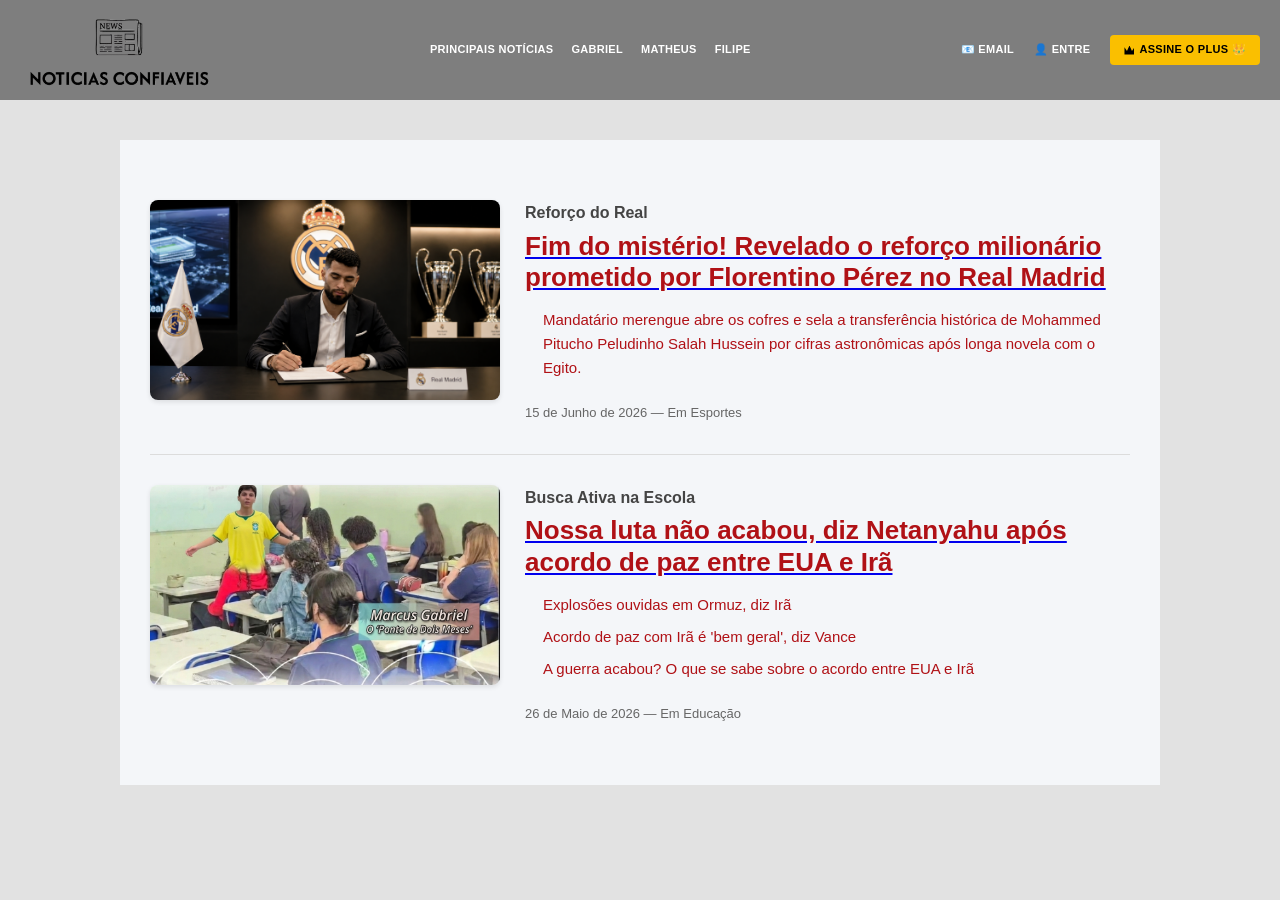
==== index.html @ fbb21af7 "feat: adicionar matéria sobre o nova - Adiciona o card da notícia de Mohammed Pitucho Salah Hussein " ====
<!DOCTYPE html>
<html lang="pt-BR">

<head>
    <meta charset="UTF-8">
    <meta name="viewport" content="width=device-width, initial-scale=1.0">
    <title>Notícias Confiáveis</title>
    <link rel="stylesheet" href="css/style.css">
    <link rel="shortcut icon" href="icons/favicon.ico" type="image/x-icon">

</head>


<body style="padding: 0;">

        <nav class="navbar">
            <div><h1></h1><a href="#"><img src="/icons/logo.png" alt="" class="logo"></a></h1></div>

            <div class="nav-links">
                <a href="#">Principais Notícias</a>
                <a href="#">Gabriel</a>
                <a href="#">Matheus</a>
                <a href="#">Filipe</a>

            </div>
            <div class="nav-utilities">
                <a href="#">📧 Email</a>
                <a href="#">👤 Entre</a>
                <a href="#" class="btn-assine"><span class="icon icon-crown"></span> Assine o PLUS 👑</a>
            </div>
        </nav>

    <main class="main-content">
        <section class="news-feed">
            
            <article class="news-card">
                <div class="news-card-image">
                    <img src="assets\img\MOHAMEDPITUCHO.png" alt="Minério de Ferro">
                </div>
                <div class="news-card-content">
                    <span class="news-kicker">Reforço do Real</span>
                    <a href="/pages/categorias/esportes/noticia-jack-1.html"><h2 class="news-headline">Fim do mistério! Revelado o reforço milionário prometido por Florentino Pérez no Real Madrid</h2></a>
                    <ul class="news-bullets">
                        <li>Mandatário merengue abre os cofres e sela a transferência histórica de Mohammed Pitucho Peludinho Salah Hussein por cifras astronômicas após longa novela com o Egito.</li>
                    </ul>
                    <div class="news-meta">15 de Junho de 2026 — Em Esportes</div>
                </div>
            </article>

            <article class="news-card">
                <div class="news-card-image">
                    <img src="assets\img\gabriel-noticia.png" alt="Netanyahu">
                </div>
                <div class="news-card-content">
                    <span class="news-kicker">Busca Ativa na Escola</span>
                    <a href="/pages/categorias/educacao/noticia-gabriel-1.html"><h2 class="news-headline">Nossa luta não acabou, diz Netanyahu após acordo de paz entre EUA e Irã</h2></a>
                    <ul class="news-bullets">
                        <li>Explosões ouvidas em Ormuz, diz Irã</li>
                        <li>Acordo de paz com Irã é 'bem geral', diz Vance</li>
                        <li>A guerra acabou? O que se sabe sobre o acordo entre EUA e Irã</li>
                    </ul>
                    <div class="news-meta">26 de Maio de 2026 — Em Educação</div>
                </div>
            </article>

        </section>
    </main>

</body>

</html>
---- css/style.css ----
* {
    box-sizing: border-box;
    margin: 0;
    padding: 0;
}

.logo {
    width: 200px;
    height: 90px;
}

/* Barra de Navegação Principal */

.navbar {
    background-color: #7e7e7e;
    height: 100px;
    display: flex;
    align-items: center;
    justify-content: space-between;
    padding: 0 20px;
    font-size: 11px;
    font-weight: bold;
    letter-spacing: 0.3px;
}

.nav-links {
    display: flex;
    gap: 18px;
    margin: 0 auto;
}

.nav-links a {
    color: #ffffff;
    text-decoration: none;
    text-transform: uppercase;
    transition: color 0.2s;
}

.nav-links a:hover {
    color: #000000;
}

.nav-utilities {
    display: flex;
    align-items: center;
    gap: 20px;
}

.nav-utilities a {
    color: #ffffff;
    text-decoration: none;
    text-transform: uppercase;
    display: flex;
    align-items: center;
    gap: 5px;
}

.btn-assine {
    background-color: #fabf00;
    /* Amarelo característico */
    color: #000000 !important;
    padding: 6px 14px;
    border-radius: 4px;
    font-weight: 800;
    transition: background-color 0.2s;
}

.btn-assine:hover {
    background-color: #e0ab00;
}

.icon {
    display: inline-block;
    width: 12px;
    height: 12px;
    border: 1.5px solid currentColor;
    position: relative;
}

.icon-crown {
    border: none;
    background: currentColor;
    clip-path: polygon(0% 100%, 0% 20%, 25% 60%, 50% 0%, 75% 60%, 100% 20%, 100% 100%);
    width: 10px;
    height: 9px;
}

body {
    font-family: -apple-system, BlinkMacSystemFont, "Segoe UI", Roboto, Helvetica, Arial, sans-serif;
    line-height: 1.6;
    background-color: #e2e2e2;
    color: #333333;
    line-height: 1.6;
}

header {
    text-align: center;
    border-bottom: 2px solid #eaeaea;
    padding-bottom: 20px;
    margin-bottom: 25px;
}

header h1 {
    color: #bd1a1a;
    font-size: 24px;
    text-transform: uppercase;
    letter-spacing: 0.5px;
}

h1 {
    font-size: 34px;
    line-height: 1.2;
    font-weight: 900;
    color: #0f172a;
    margin-bottom: 15px;
    letter-spacing: -0.5px;
}

footer {
    background-color: #0f172a;
    color: #94a3b8;
    text-align: center;
    padding: 20px;
    font-size: 12px;
}

footer {
    text-align: center;
    padding: 30px;
    margin-top: 5px;
    font-size: 12px;
    color: #777777;
    background-color: #f6f6f6;
    border-top: 1px solid #e5e5e5;
}

.container {
    max-width: 800px;
    margin: 40px auto;
    background: #fff;
    padding: 30px;
    border-radius: 8px;
    box-shadow: 0 4px 15px rgba(0, 0, 0, 0.05);
}

.meta-info {
    font-size: 14px;
    color: #777;
    margin-top: 5px;
}

.main-headline {
    font-size: 22px;
    font-weight: bold;
    color: #111;
    margin-bottom: 15px;
    line-height: 1.3;
}

.sub-headline {
    font-size: 16px;
    color: #444;
    background-color: #f9f9f9;
    padding: 15px;
    border-left: 4px solid #bd1a1a;
    margin-bottom: 25px;
    font-style: italic;
}

.content-placeholder {
    margin-bottom: 30px;
    color: #555;
}

.content-placeholder p {
    margin-bottom: 15px;
}

.btn-link {
    display: inline-block;
    background-color: #bd1a1a;
    color: #fff;
    text-decoration: none;
    padding: 12px 24px;
    border-radius: 4px;
    font-weight: bold;
    transition: background-color 0.2s;
    text-align: center;
}

.btn-link:hover {
    background-color: #961313;
}

.news-image {
    max-width: 100%;
    height: auto;
    display: block;
    margin: 0 auto 25px auto;
    border-radius: 4px;
}

.portal-header {
    background-color: #c4170c;
    color: #ffffff;
    padding: 10px 20px;
    font-weight: bold;
    font-size: 20px;
    letter-spacing: -0.5px;
    position: sticky;
    top: 0;
}

.portal-header .logo {
    max-width: 1000px;
    margin: 0 auto;
}

/* Container Principal da Notícia */
.main-container {
    max-width: 1000px;
    margin: 0 auto;
    padding: 20px;
    background-color: #ffffff;
}

/* Seção de Identificação da Região */
.regiao-tag {
    color: #c4170c;
    font-weight: bold;
    font-size: 14px;
    text-transform: uppercase;
    margin-bottom: 15px;
}

/* Títulos */
.noticia-titulo {
    font-size: 36px;
    font-weight: bold;
    color: #111111;
    line-height: 1.2;
    margin-bottom: 15px;
}

.noticia-subtitulo {
    font-size: 18px;
    color: #555555;
    line-height: 1.4;
    margin-bottom: 20px;
    font-weight: normal;
}

/* Créditos e Data */
.noticia-meta {
    font-size: 13px;
    color: #666666;
    border-bottom: 1px solid #eeeeee;
    padding-bottom: 15px;
    margin-bottom: 25px;
}

.noticia-meta .autores {
    font-weight: bold;
    color: #333333;
}

/* Corpo da Notícia */
.noticia-corpo {
    max-width: 700px;
    /* Alinhamento padrão de leitura centralizada */
    margin: 0 auto;
}

.noticia-corpo p {
    font-size: 18px;
    color: #333333;
    margin-bottom: 20px;
    line-height: 1.6;
}

.noticia-corpo h2 {
    font-size: 22px;
    color: #111111;
    margin-top: 35px;
    margin-bottom: 15px;
    border-bottom: 2px solid #333333;
    padding-bottom: 5px;
}

.lista-vitimas {
    margin-left: 20px;
    margin-bottom: 20px;
    font-size: 17px;
}

.lista-vitimas li {
    margin-bottom: 8px;
}

/* Footer simples */


/* ==========================================
   FEED DE NOTÍCIAS (Cards)
   ========================================== */

.main-content {
    max-width: 1040px;

    margin: 40px auto;
    padding: 0 20px;
    background-color: #f4f6f9;
    /* Fundo condizente com a página */
}

.news-feed {
    display: flex;
    flex-direction: column;
}

.news-card {
    display: flex;
    gap: 25px;
    padding: 30px 0;
    border-bottom: 1px solid #dcdcdc;
    /* Linha divisória */
}

/* Remove a linha divisória do último card */
.news-card:last-child {
    border-bottom: none;
}

/* Container da Imagem */
.news-card-image {
    flex: 0 0 350px;
    /* Mantém a imagem com largura fixa */
}

.news-card-image img {
    width: 100%;
    height: 200px;
    object-fit: cover;
    border-radius: 8px;
    /* Bordas levemente arredondadas */
    box-shadow: 0 2px 5px rgba(0, 0, 0, 0.1);
}

/* Container de Textos */
.news-card-content {
    flex: 1;
    display: flex;
    flex-direction: column;
    justify-content: flex-start;
}

/* Chapéu da notícia (Texto acima do título) */
.news-kicker {
    font-size: 16px;
    color: #444444;
    font-weight: 700;
    margin-bottom: 5px;
}

/* Título Principal Vermelho */
.news-headline {
    font-size: 26px;
    color: #b01116;
    /* Vermelho escuro padrão G1 */
    font-weight: bold;
    line-height: 1.2;
    margin-bottom: 15px;
    cursor: pointer;
    transition: color 0.2s;
}

.news-headline:hover {
    text-decoration: underline;
    color: #8a0d11;
}

/* Subtítulos (Bullet points) */
.news-bullets {
    margin-left: 18px;
    /* Espaço para as bolinhas do bullet */
    margin-bottom: 15px;
}

.news-bullets li {
    list-style-type: none;
    font-size: 15px;
    color: #b01116;
    /* O texto do bullet na imagem é vermelho */
    margin-bottom: 8px;
    cursor: pointer;
}

.news-bullets li:hover {
    text-decoration: underline;
}

/* Rodapé do card (Hora e Categoria) */
.news-meta {
    font-size: 13px;
    color: #666666;
    margin-top: auto;
    /* Empurra para baixo se houver espaço sobrando */
    font-weight: normal;
}

/* Responsividade para telas menores (Celulares) */
@media (max-width: 768px) {
    .news-card {
        flex-direction: column;
    }

    .news-card-image {
        flex: auto;
    }

    .news-card-image img {
        height: auto;
    }
}

* {
    box-sizing: border-box;
    margin: 0;
    padding: 0;
}


.wrapper {
    max-width: 850px;
    margin: 30px auto;
    background: #fff;
    border-radius: 6px;
    box-shadow: 0 4px 20px rgba(0, 0, 0, 0.08);
    overflow: hidden;
}

.top-bar {
    background-color: #1e293b;
    color: #fff;
    padding: 12px 20px;
    font-weight: 800;
    text-transform: uppercase;
    letter-spacing: 1px;
    font-size: 14px;
    display: flex;
    justify-content: space-between;
}

.main-content {
    padding: 30px;
}

.badge {
    background-color: #e11d48;
    color: white;
    padding: 4px 10px;
    font-size: 12px;
    font-weight: bold;
    border-radius: 4px;
    text-transform: uppercase;
    display: inline-block;
    margin-bottom: 15px;
}


.subtitle {
    font-size: 18px;
    line-height: 1.5;
    color: #475569;
    margin-bottom: 25px;
    border-left: 4px solid #3b82f6;
    padding-left: 15px;
}

.author-box {
    display: flex;
    align-items: center;
    font-size: 13px;
    color: #64748b;
    margin-bottom: 25px;
    border-bottom: 1px solid #e2e8f0;
    padding-bottom: 15px;
}

.author-name {
    font-weight: bold;
    color: #334155;
    margin-right: 15px;
}

.article-text p {
    font-size: 17px;
    line-height: 1.7;
    color: #334155;
    margin-bottom: 20px;
}

.highlight-box {
    background-color: #f8fafc;
    border: 1px dashed #cbd5e1;
    padding: 20px;
    border-radius: 6px;
    margin: 25px 0;
}

.highlight-box h3 {
    font-size: 18px;
    color: #1e293b;
    margin-bottom: 10px;
    font-weight: 700;
}
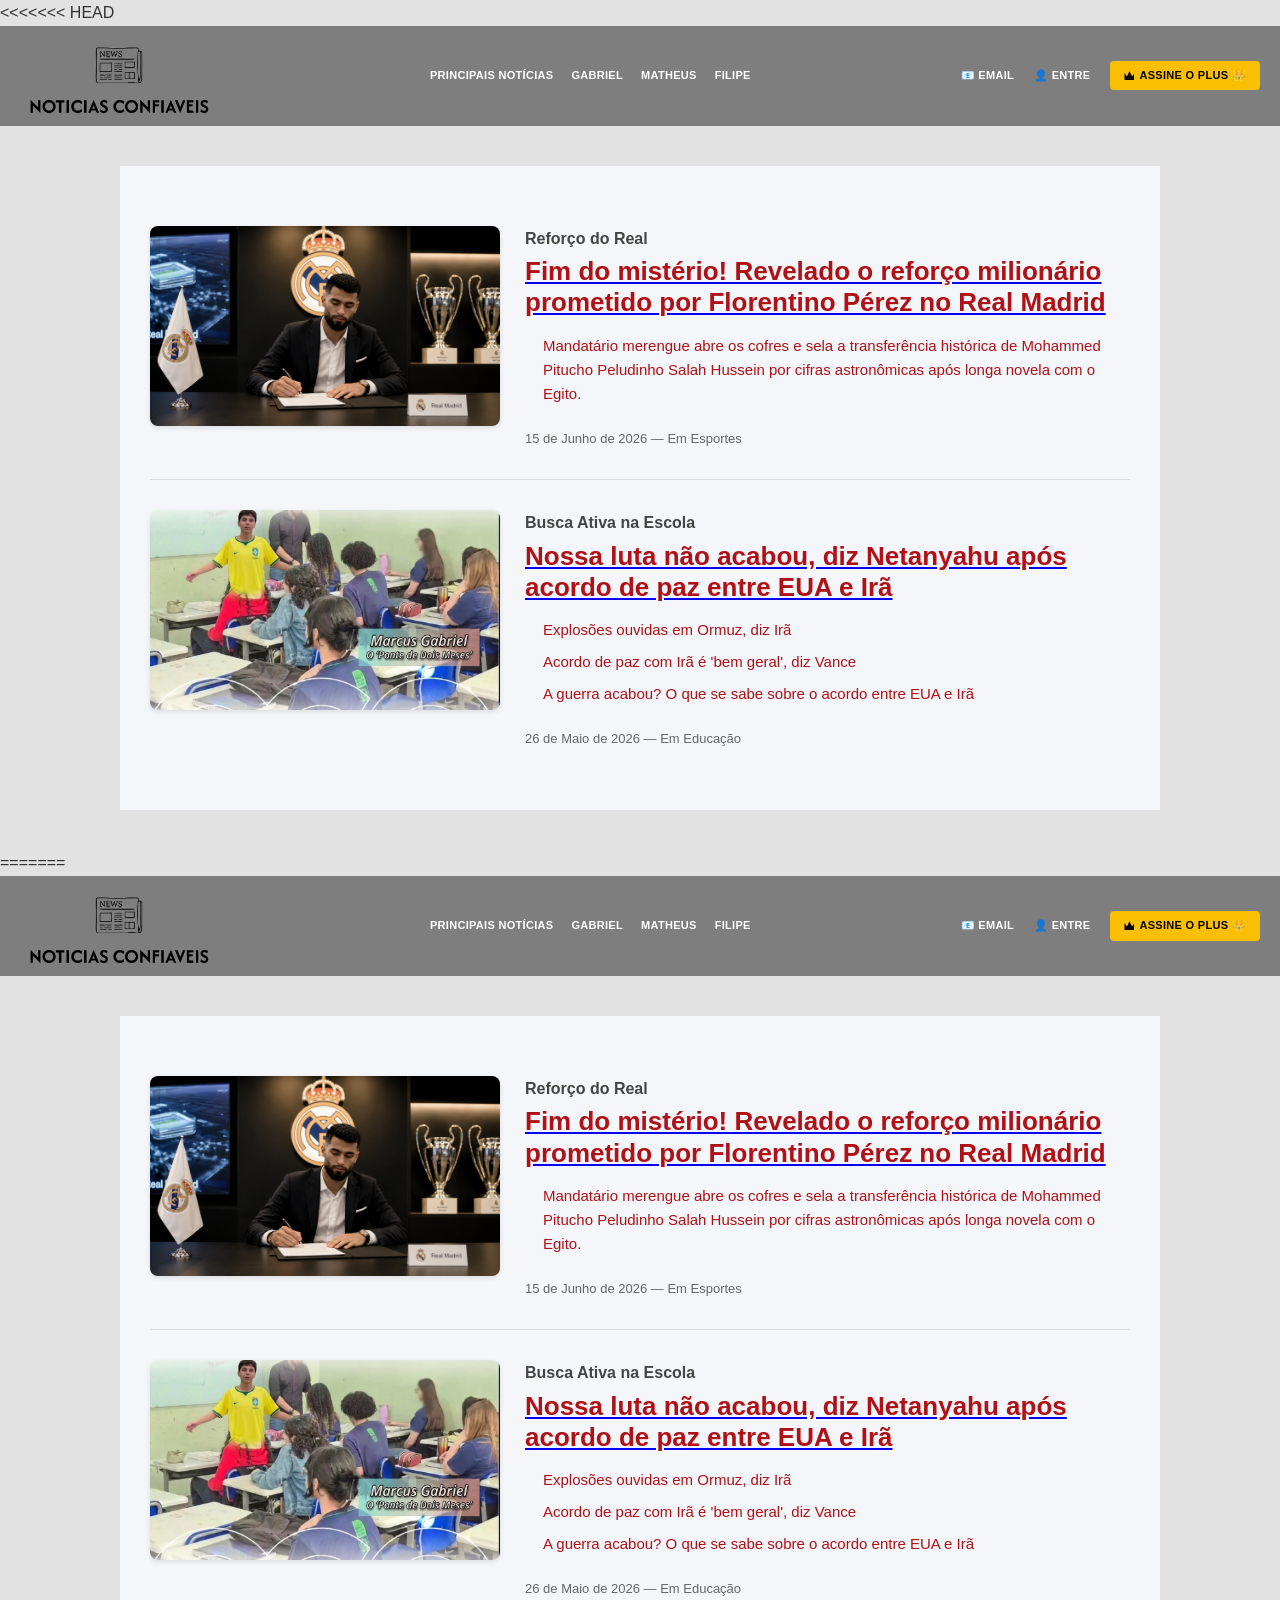
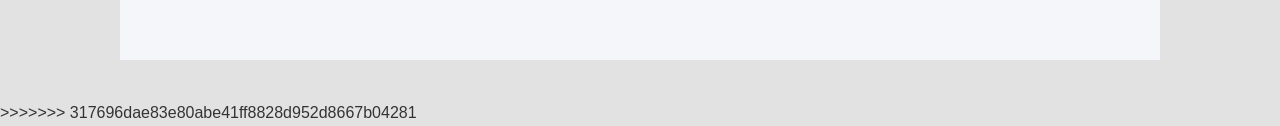
==== commit e8e2c4aa: "Merge branch 'main' of https://github.com/Jotshhh/noticias-confiaveis" ====
--- a/index.html
+++ b/index.html
@@ -1,71 +1,144 @@
-<!DOCTYPE html>
-<html lang="pt-BR">
-
-<head>
-    <meta charset="UTF-8">
-    <meta name="viewport" content="width=device-width, initial-scale=1.0">
-    <title>Notícias Confiáveis</title>
-    <link rel="stylesheet" href="css/style.css">
-    <link rel="shortcut icon" href="icons/favicon.ico" type="image/x-icon">
-
-</head>
-
-
-<body style="padding: 0;">
-
-        <nav class="navbar">
-            <div><h1></h1><a href="#"><img src="/icons/logo.png" alt="" class="logo"></a></h1></div>
-
-            <div class="nav-links">
-                <a href="#">Principais Notícias</a>
-                <a href="#">Gabriel</a>
-                <a href="#">Matheus</a>
-                <a href="#">Filipe</a>
-
-            </div>
-            <div class="nav-utilities">
-                <a href="#">📧 Email</a>
-                <a href="#">👤 Entre</a>
-                <a href="#" class="btn-assine"><span class="icon icon-crown"></span> Assine o PLUS 👑</a>
-            </div>
-        </nav>
-
-    <main class="main-content">
-        <section class="news-feed">
-            
-            <article class="news-card">
-                <div class="news-card-image">
-                    <img src="assets\img\MOHAMEDPITUCHO.png" alt="Minério de Ferro">
-                </div>
-                <div class="news-card-content">
-                    <span class="news-kicker">Reforço do Real</span>
-                    <a href="/pages/categorias/esportes/noticia-jack-1.html"><h2 class="news-headline">Fim do mistério! Revelado o reforço milionário prometido por Florentino Pérez no Real Madrid</h2></a>
-                    <ul class="news-bullets">
-                        <li>Mandatário merengue abre os cofres e sela a transferência histórica de Mohammed Pitucho Peludinho Salah Hussein por cifras astronômicas após longa novela com o Egito.</li>
-                    </ul>
-                    <div class="news-meta">15 de Junho de 2026 — Em Esportes</div>
-                </div>
-            </article>
-
-            <article class="news-card">
-                <div class="news-card-image">
-                    <img src="assets\img\gabriel-noticia.png" alt="Netanyahu">
-                </div>
-                <div class="news-card-content">
-                    <span class="news-kicker">Busca Ativa na Escola</span>
-                    <a href="/pages/categorias/educacao/noticia-gabriel-1.html"><h2 class="news-headline">Nossa luta não acabou, diz Netanyahu após acordo de paz entre EUA e Irã</h2></a>
-                    <ul class="news-bullets">
-                        <li>Explosões ouvidas em Ormuz, diz Irã</li>
-                        <li>Acordo de paz com Irã é 'bem geral', diz Vance</li>
-                        <li>A guerra acabou? O que se sabe sobre o acordo entre EUA e Irã</li>
-                    </ul>
-                    <div class="news-meta">26 de Maio de 2026 — Em Educação</div>
-                </div>
-            </article>
-
-        </section>
-    </main>
-
-</body>
-
+<<<<<<< HEAD
+<!DOCTYPE html>
+<html lang="pt-BR">
+
+<head>
+    <meta charset="UTF-8">
+    <meta name="viewport" content="width=device-width, initial-scale=1.0">
+    <title>Notícias Confiáveis</title>
+    <link rel="stylesheet" href="css/style.css">
+    <link rel="shortcut icon" href="icons/favicon.ico" type="image/x-icon">
+
+</head>
+
+
+<body style="padding: 0;">
+
+        <nav class="navbar">
+            <div><h1></h1><a href="#"><img src="/icons/logo.png" alt="" class="logo"></a></h1></div>
+
+            <div class="nav-links">
+                <a href="#">Principais Notícias</a>
+                <a href="#">Gabriel</a>
+                <a href="#">Matheus</a>
+                <a href="#">Filipe</a>
+
+            </div>
+            <div class="nav-utilities">
+                <a href="#">📧 Email</a>
+                <a href="#">👤 Entre</a>
+                <a href="#" class="btn-assine"><span class="icon icon-crown"></span> Assine o PLUS 👑</a>
+            </div>
+        </nav>
+
+    <main class="main-content">
+        <section class="news-feed">
+            
+            <article class="news-card">
+                <div class="news-card-image">
+                    <img src="assets\img\MOHAMEDPITUCHO.png" alt="Minério de Ferro">
+                </div>
+                <div class="news-card-content">
+                    <span class="news-kicker">Reforço do Real</span>
+                    <a href="/pages/categorias/esportes/noticia-jack-1.html"><h2 class="news-headline">Fim do mistério! Revelado o reforço milionário prometido por Florentino Pérez no Real Madrid</h2></a>
+                    <ul class="news-bullets">
+                        <li>Mandatário merengue abre os cofres e sela a transferência histórica de Mohammed Pitucho Peludinho Salah Hussein por cifras astronômicas após longa novela com o Egito.</li>
+                    </ul>
+                    <div class="news-meta">15 de Junho de 2026 — Em Esportes</div>
+                </div>
+            </article>
+
+            <article class="news-card">
+                <div class="news-card-image">
+                    <img src="assets\img\gabriel-noticia.png" alt="Netanyahu">
+                </div>
+                <div class="news-card-content">
+                    <span class="news-kicker">Busca Ativa na Escola</span>
+                    <a href="/pages/categorias/educacao/noticia-gabriel-1.html"><h2 class="news-headline">Nossa luta não acabou, diz Netanyahu após acordo de paz entre EUA e Irã</h2></a>
+                    <ul class="news-bullets">
+                        <li>Explosões ouvidas em Ormuz, diz Irã</li>
+                        <li>Acordo de paz com Irã é 'bem geral', diz Vance</li>
+                        <li>A guerra acabou? O que se sabe sobre o acordo entre EUA e Irã</li>
+                    </ul>
+                    <div class="news-meta">26 de Maio de 2026 — Em Educação</div>
+                </div>
+            </article>
+
+        </section>
+    </main>
+
+</body>
+
+=======
+<!DOCTYPE html>
+<html lang="pt-BR">
+
+<head>
+    <meta charset="UTF-8">
+    <meta name="viewport" content="width=device-width, initial-scale=1.0">
+    <title>Notícias Confiáveis</title>
+    <link rel="stylesheet" href="css/style.css">
+    <link rel="shortcut icon" href="icons/favicon.ico" type="image/x-icon">
+
+</head>
+
+
+<body style="padding: 0;">
+
+        <nav class="navbar">
+            <div><h1></h1><a href="#"><img src="/icons/logo.png" alt="" class="logo"></a></h1></div>
+
+            <div class="nav-links">
+                <a href="#">Principais Notícias</a>
+                <a href="#">Gabriel</a>
+                <a href="#">Matheus</a>
+                <a href="#">Filipe</a>
+
+            </div>
+            <div class="nav-utilities">
+                <a href="#">📧 Email</a>
+                <a href="#">👤 Entre</a>
+                <a href="#" class="btn-assine"><span class="icon icon-crown"></span> Assine o PLUS 👑</a>
+            </div>
+        </nav>
+
+    <main class="main-content">
+        <section class="news-feed">
+            
+            <article class="news-card">
+                <div class="news-card-image">
+                    <img src="assets\img\MOHAMEDPITUCHO.png" alt="Minério de Ferro">
+                </div>
+                <div class="news-card-content">
+                    <span class="news-kicker">Reforço do Real</span>
+                    <a href="/pages/categorias/esportes/noticia-jack-1.html"><h2 class="news-headline">Fim do mistério! Revelado o reforço milionário prometido por Florentino Pérez no Real Madrid</h2></a>
+                    <ul class="news-bullets">
+                        <li>Mandatário merengue abre os cofres e sela a transferência histórica de Mohammed Pitucho Peludinho Salah Hussein por cifras astronômicas após longa novela com o Egito.</li>
+                    </ul>
+                    <div class="news-meta">15 de Junho de 2026 — Em Esportes</div>
+                </div>
+            </article>
+
+            <article class="news-card">
+                <div class="news-card-image">
+                    <img src="assets\img\gabriel-noticia.png" alt="Netanyahu">
+                </div>
+                <div class="news-card-content">
+                    <span class="news-kicker">Busca Ativa na Escola</span>
+                    <a href="/pages/categorias/educacao/noticia-gabriel-1.html"><h2 class="news-headline">Nossa luta não acabou, diz Netanyahu após acordo de paz entre EUA e Irã</h2></a>
+                    <ul class="news-bullets">
+                        <li>Explosões ouvidas em Ormuz, diz Irã</li>
+                        <li>Acordo de paz com Irã é 'bem geral', diz Vance</li>
+                        <li>A guerra acabou? O que se sabe sobre o acordo entre EUA e Irã</li>
+                    </ul>
+                    <div class="news-meta">26 de Maio de 2026 — Em Educação</div>
+                </div>
+            </article>
+
+        </section>
+    </main>
+
+</body>
+
+>>>>>>> 317696dae83e80abe41ff8828d952d8667b04281
 </html>
--- a/css/style.css
+++ b/css/style.css
@@ -1,516 +1,1034 @@
-* {
-    box-sizing: border-box;
-    margin: 0;
-    padding: 0;
-}
-
-.logo {
-    width: 200px;
-    height: 90px;
-}
-
-/* Barra de Navegação Principal */
-
-.navbar {
-    background-color: #7e7e7e;
-    height: 100px;
-    display: flex;
-    align-items: center;
-    justify-content: space-between;
-    padding: 0 20px;
-    font-size: 11px;
-    font-weight: bold;
-    letter-spacing: 0.3px;
-}
-
-.nav-links {
-    display: flex;
-    gap: 18px;
-    margin: 0 auto;
-}
-
-.nav-links a {
-    color: #ffffff;
-    text-decoration: none;
-    text-transform: uppercase;
-    transition: color 0.2s;
-}
-
-.nav-links a:hover {
-    color: #000000;
-}
-
-.nav-utilities {
-    display: flex;
-    align-items: center;
-    gap: 20px;
-}
-
-.nav-utilities a {
-    color: #ffffff;
-    text-decoration: none;
-    text-transform: uppercase;
-    display: flex;
-    align-items: center;
-    gap: 5px;
-}
-
-.btn-assine {
-    background-color: #fabf00;
-    /* Amarelo característico */
-    color: #000000 !important;
-    padding: 6px 14px;
-    border-radius: 4px;
-    font-weight: 800;
-    transition: background-color 0.2s;
-}
-
-.btn-assine:hover {
-    background-color: #e0ab00;
-}
-
-.icon {
-    display: inline-block;
-    width: 12px;
-    height: 12px;
-    border: 1.5px solid currentColor;
-    position: relative;
-}
-
-.icon-crown {
-    border: none;
-    background: currentColor;
-    clip-path: polygon(0% 100%, 0% 20%, 25% 60%, 50% 0%, 75% 60%, 100% 20%, 100% 100%);
-    width: 10px;
-    height: 9px;
-}
-
-body {
-    font-family: -apple-system, BlinkMacSystemFont, "Segoe UI", Roboto, Helvetica, Arial, sans-serif;
-    line-height: 1.6;
-    background-color: #e2e2e2;
-    color: #333333;
-    line-height: 1.6;
-}
-
-header {
-    text-align: center;
-    border-bottom: 2px solid #eaeaea;
-    padding-bottom: 20px;
-    margin-bottom: 25px;
-}
-
-header h1 {
-    color: #bd1a1a;
-    font-size: 24px;
-    text-transform: uppercase;
-    letter-spacing: 0.5px;
-}
-
-h1 {
-    font-size: 34px;
-    line-height: 1.2;
-    font-weight: 900;
-    color: #0f172a;
-    margin-bottom: 15px;
-    letter-spacing: -0.5px;
-}
-
-footer {
-    background-color: #0f172a;
-    color: #94a3b8;
-    text-align: center;
-    padding: 20px;
-    font-size: 12px;
-}
-
-footer {
-    text-align: center;
-    padding: 30px;
-    margin-top: 5px;
-    font-size: 12px;
-    color: #777777;
-    background-color: #f6f6f6;
-    border-top: 1px solid #e5e5e5;
-}
-
-.container {
-    max-width: 800px;
-    margin: 40px auto;
-    background: #fff;
-    padding: 30px;
-    border-radius: 8px;
-    box-shadow: 0 4px 15px rgba(0, 0, 0, 0.05);
-}
-
-.meta-info {
-    font-size: 14px;
-    color: #777;
-    margin-top: 5px;
-}
-
-.main-headline {
-    font-size: 22px;
-    font-weight: bold;
-    color: #111;
-    margin-bottom: 15px;
-    line-height: 1.3;
-}
-
-.sub-headline {
-    font-size: 16px;
-    color: #444;
-    background-color: #f9f9f9;
-    padding: 15px;
-    border-left: 4px solid #bd1a1a;
-    margin-bottom: 25px;
-    font-style: italic;
-}
-
-.content-placeholder {
-    margin-bottom: 30px;
-    color: #555;
-}
-
-.content-placeholder p {
-    margin-bottom: 15px;
-}
-
-.btn-link {
-    display: inline-block;
-    background-color: #bd1a1a;
-    color: #fff;
-    text-decoration: none;
-    padding: 12px 24px;
-    border-radius: 4px;
-    font-weight: bold;
-    transition: background-color 0.2s;
-    text-align: center;
-}
-
-.btn-link:hover {
-    background-color: #961313;
-}
-
-.news-image {
-    max-width: 100%;
-    height: auto;
-    display: block;
-    margin: 0 auto 25px auto;
-    border-radius: 4px;
-}
-
-.portal-header {
-    background-color: #c4170c;
-    color: #ffffff;
-    padding: 10px 20px;
-    font-weight: bold;
-    font-size: 20px;
-    letter-spacing: -0.5px;
-    position: sticky;
-    top: 0;
-}
-
-.portal-header .logo {
-    max-width: 1000px;
-    margin: 0 auto;
-}
-
-/* Container Principal da Notícia */
-.main-container {
-    max-width: 1000px;
-    margin: 0 auto;
-    padding: 20px;
-    background-color: #ffffff;
-}
-
-/* Seção de Identificação da Região */
-.regiao-tag {
-    color: #c4170c;
-    font-weight: bold;
-    font-size: 14px;
-    text-transform: uppercase;
-    margin-bottom: 15px;
-}
-
-/* Títulos */
-.noticia-titulo {
-    font-size: 36px;
-    font-weight: bold;
-    color: #111111;
-    line-height: 1.2;
-    margin-bottom: 15px;
-}
-
-.noticia-subtitulo {
-    font-size: 18px;
-    color: #555555;
-    line-height: 1.4;
-    margin-bottom: 20px;
-    font-weight: normal;
-}
-
-/* Créditos e Data */
-.noticia-meta {
-    font-size: 13px;
-    color: #666666;
-    border-bottom: 1px solid #eeeeee;
-    padding-bottom: 15px;
-    margin-bottom: 25px;
-}
-
-.noticia-meta .autores {
-    font-weight: bold;
-    color: #333333;
-}
-
-/* Corpo da Notícia */
-.noticia-corpo {
-    max-width: 700px;
-    /* Alinhamento padrão de leitura centralizada */
-    margin: 0 auto;
-}
-
-.noticia-corpo p {
-    font-size: 18px;
-    color: #333333;
-    margin-bottom: 20px;
-    line-height: 1.6;
-}
-
-.noticia-corpo h2 {
-    font-size: 22px;
-    color: #111111;
-    margin-top: 35px;
-    margin-bottom: 15px;
-    border-bottom: 2px solid #333333;
-    padding-bottom: 5px;
-}
-
-.lista-vitimas {
-    margin-left: 20px;
-    margin-bottom: 20px;
-    font-size: 17px;
-}
-
-.lista-vitimas li {
-    margin-bottom: 8px;
-}
-
-/* Footer simples */
-
-
-/* ==========================================
-   FEED DE NOTÍCIAS (Cards)
-   ========================================== */
-
-.main-content {
-    max-width: 1040px;
-
-    margin: 40px auto;
-    padding: 0 20px;
-    background-color: #f4f6f9;
-    /* Fundo condizente com a página */
-}
-
-.news-feed {
-    display: flex;
-    flex-direction: column;
-}
-
-.news-card {
-    display: flex;
-    gap: 25px;
-    padding: 30px 0;
-    border-bottom: 1px solid #dcdcdc;
-    /* Linha divisória */
-}
-
-/* Remove a linha divisória do último card */
-.news-card:last-child {
-    border-bottom: none;
-}
-
-/* Container da Imagem */
-.news-card-image {
-    flex: 0 0 350px;
-    /* Mantém a imagem com largura fixa */
-}
-
-.news-card-image img {
-    width: 100%;
-    height: 200px;
-    object-fit: cover;
-    border-radius: 8px;
-    /* Bordas levemente arredondadas */
-    box-shadow: 0 2px 5px rgba(0, 0, 0, 0.1);
-}
-
-/* Container de Textos */
-.news-card-content {
-    flex: 1;
-    display: flex;
-    flex-direction: column;
-    justify-content: flex-start;
-}
-
-/* Chapéu da notícia (Texto acima do título) */
-.news-kicker {
-    font-size: 16px;
-    color: #444444;
-    font-weight: 700;
-    margin-bottom: 5px;
-}
-
-/* Título Principal Vermelho */
-.news-headline {
-    font-size: 26px;
-    color: #b01116;
-    /* Vermelho escuro padrão G1 */
-    font-weight: bold;
-    line-height: 1.2;
-    margin-bottom: 15px;
-    cursor: pointer;
-    transition: color 0.2s;
-}
-
-.news-headline:hover {
-    text-decoration: underline;
-    color: #8a0d11;
-}
-
-/* Subtítulos (Bullet points) */
-.news-bullets {
-    margin-left: 18px;
-    /* Espaço para as bolinhas do bullet */
-    margin-bottom: 15px;
-}
-
-.news-bullets li {
-    list-style-type: none;
-    font-size: 15px;
-    color: #b01116;
-    /* O texto do bullet na imagem é vermelho */
-    margin-bottom: 8px;
-    cursor: pointer;
-}
-
-.news-bullets li:hover {
-    text-decoration: underline;
-}
-
-/* Rodapé do card (Hora e Categoria) */
-.news-meta {
-    font-size: 13px;
-    color: #666666;
-    margin-top: auto;
-    /* Empurra para baixo se houver espaço sobrando */
-    font-weight: normal;
-}
-
-/* Responsividade para telas menores (Celulares) */
-@media (max-width: 768px) {
-    .news-card {
-        flex-direction: column;
-    }
-
-    .news-card-image {
-        flex: auto;
-    }
-
-    .news-card-image img {
-        height: auto;
-    }
-}
-
-* {
-    box-sizing: border-box;
-    margin: 0;
-    padding: 0;
-}
-
-
-.wrapper {
-    max-width: 850px;
-    margin: 30px auto;
-    background: #fff;
-    border-radius: 6px;
-    box-shadow: 0 4px 20px rgba(0, 0, 0, 0.08);
-    overflow: hidden;
-}
-
-.top-bar {
-    background-color: #1e293b;
-    color: #fff;
-    padding: 12px 20px;
-    font-weight: 800;
-    text-transform: uppercase;
-    letter-spacing: 1px;
-    font-size: 14px;
-    display: flex;
-    justify-content: space-between;
-}
-
-.main-content {
-    padding: 30px;
-}
-
-.badge {
-    background-color: #e11d48;
-    color: white;
-    padding: 4px 10px;
-    font-size: 12px;
-    font-weight: bold;
-    border-radius: 4px;
-    text-transform: uppercase;
-    display: inline-block;
-    margin-bottom: 15px;
-}
-
-
-.subtitle {
-    font-size: 18px;
-    line-height: 1.5;
-    color: #475569;
-    margin-bottom: 25px;
-    border-left: 4px solid #3b82f6;
-    padding-left: 15px;
-}
-
-.author-box {
-    display: flex;
-    align-items: center;
-    font-size: 13px;
-    color: #64748b;
-    margin-bottom: 25px;
-    border-bottom: 1px solid #e2e8f0;
-    padding-bottom: 15px;
-}
-
-.author-name {
-    font-weight: bold;
-    color: #334155;
-    margin-right: 15px;
-}
-
-.article-text p {
-    font-size: 17px;
-    line-height: 1.7;
-    color: #334155;
-    margin-bottom: 20px;
-}
-
-.highlight-box {
-    background-color: #f8fafc;
-    border: 1px dashed #cbd5e1;
-    padding: 20px;
-    border-radius: 6px;
-    margin: 25px 0;
-}
-
-.highlight-box h3 {
-    font-size: 18px;
-    color: #1e293b;
-    margin-bottom: 10px;
-    font-weight: 700;
+<<<<<<< HEAD
+* {
+    box-sizing: border-box;
+    margin: 0;
+    padding: 0;
+}
+
+.logo {
+    width: 200px;
+    height: 90px;
+}
+
+/* Barra de Navegação Principal */
+
+.navbar {
+    background-color: #7e7e7e;
+    height: 100px;
+    display: flex;
+    align-items: center;
+    justify-content: space-between;
+    padding: 0 20px;
+    font-size: 11px;
+    font-weight: bold;
+    letter-spacing: 0.3px;
+}
+
+.nav-links {
+    display: flex;
+    gap: 18px;
+    margin: 0 auto;
+}
+
+.nav-links a {
+    color: #ffffff;
+    text-decoration: none;
+    text-transform: uppercase;
+    transition: color 0.2s;
+}
+
+.nav-links a:hover {
+    color: #000000;
+}
+
+.nav-utilities {
+    display: flex;
+    align-items: center;
+    gap: 20px;
+}
+
+.nav-utilities a {
+    color: #ffffff;
+    text-decoration: none;
+    text-transform: uppercase;
+    display: flex;
+    align-items: center;
+    gap: 5px;
+}
+
+.btn-assine {
+    background-color: #fabf00;
+    /* Amarelo característico */
+    color: #000000 !important;
+    padding: 6px 14px;
+    border-radius: 4px;
+    font-weight: 800;
+    transition: background-color 0.2s;
+}
+
+.btn-assine:hover {
+    background-color: #e0ab00;
+}
+
+.icon {
+    display: inline-block;
+    width: 12px;
+    height: 12px;
+    border: 1.5px solid currentColor;
+    position: relative;
+}
+
+.icon-crown {
+    border: none;
+    background: currentColor;
+    clip-path: polygon(0% 100%, 0% 20%, 25% 60%, 50% 0%, 75% 60%, 100% 20%, 100% 100%);
+    width: 10px;
+    height: 9px;
+}
+
+body {
+    font-family: -apple-system, BlinkMacSystemFont, "Segoe UI", Roboto, Helvetica, Arial, sans-serif;
+    line-height: 1.6;
+    background-color: #e2e2e2;
+    color: #333333;
+    line-height: 1.6;
+}
+
+header {
+    text-align: center;
+    border-bottom: 2px solid #eaeaea;
+    padding-bottom: 20px;
+    margin-bottom: 25px;
+}
+
+header h1 {
+    color: #bd1a1a;
+    font-size: 24px;
+    text-transform: uppercase;
+    letter-spacing: 0.5px;
+}
+
+h1 {
+    font-size: 34px;
+    line-height: 1.2;
+    font-weight: 900;
+    color: #0f172a;
+    margin-bottom: 15px;
+    letter-spacing: -0.5px;
+}
+
+footer {
+    background-color: #0f172a;
+    color: #94a3b8;
+    text-align: center;
+    padding: 20px;
+    font-size: 12px;
+}
+
+footer {
+    text-align: center;
+    padding: 30px;
+    margin-top: 5px;
+    font-size: 12px;
+    color: #777777;
+    background-color: #f6f6f6;
+    border-top: 1px solid #e5e5e5;
+}
+
+.container {
+    max-width: 800px;
+    margin: 40px auto;
+    background: #fff;
+    padding: 30px;
+    border-radius: 8px;
+    box-shadow: 0 4px 15px rgba(0, 0, 0, 0.05);
+}
+
+.meta-info {
+    font-size: 14px;
+    color: #777;
+    margin-top: 5px;
+}
+
+.main-headline {
+    font-size: 22px;
+    font-weight: bold;
+    color: #111;
+    margin-bottom: 15px;
+    line-height: 1.3;
+}
+
+.sub-headline {
+    font-size: 16px;
+    color: #444;
+    background-color: #f9f9f9;
+    padding: 15px;
+    border-left: 4px solid #bd1a1a;
+    margin-bottom: 25px;
+    font-style: italic;
+}
+
+.content-placeholder {
+    margin-bottom: 30px;
+    color: #555;
+}
+
+.content-placeholder p {
+    margin-bottom: 15px;
+}
+
+.btn-link {
+    display: inline-block;
+    background-color: #bd1a1a;
+    color: #fff;
+    text-decoration: none;
+    padding: 12px 24px;
+    border-radius: 4px;
+    font-weight: bold;
+    transition: background-color 0.2s;
+    text-align: center;
+}
+
+.btn-link:hover {
+    background-color: #961313;
+}
+
+.news-image {
+    max-width: 100%;
+    height: auto;
+    display: block;
+    margin: 0 auto 25px auto;
+    border-radius: 4px;
+}
+
+.portal-header {
+    background-color: #c4170c;
+    color: #ffffff;
+    padding: 10px 20px;
+    font-weight: bold;
+    font-size: 20px;
+    letter-spacing: -0.5px;
+    position: sticky;
+    top: 0;
+}
+
+.portal-header .logo {
+    max-width: 1000px;
+    margin: 0 auto;
+}
+
+/* Container Principal da Notícia */
+.main-container {
+    max-width: 1000px;
+    margin: 0 auto;
+    padding: 20px;
+    background-color: #ffffff;
+}
+
+/* Seção de Identificação da Região */
+.regiao-tag {
+    color: #c4170c;
+    font-weight: bold;
+    font-size: 14px;
+    text-transform: uppercase;
+    margin-bottom: 15px;
+}
+
+/* Títulos */
+.noticia-titulo {
+    font-size: 36px;
+    font-weight: bold;
+    color: #111111;
+    line-height: 1.2;
+    margin-bottom: 15px;
+}
+
+.noticia-subtitulo {
+    font-size: 18px;
+    color: #555555;
+    line-height: 1.4;
+    margin-bottom: 20px;
+    font-weight: normal;
+}
+
+/* Créditos e Data */
+.noticia-meta {
+    font-size: 13px;
+    color: #666666;
+    border-bottom: 1px solid #eeeeee;
+    padding-bottom: 15px;
+    margin-bottom: 25px;
+}
+
+.noticia-meta .autores {
+    font-weight: bold;
+    color: #333333;
+}
+
+/* Corpo da Notícia */
+.noticia-corpo {
+    max-width: 700px;
+    /* Alinhamento padrão de leitura centralizada */
+    margin: 0 auto;
+}
+
+.noticia-corpo p {
+    font-size: 18px;
+    color: #333333;
+    margin-bottom: 20px;
+    line-height: 1.6;
+}
+
+.noticia-corpo h2 {
+    font-size: 22px;
+    color: #111111;
+    margin-top: 35px;
+    margin-bottom: 15px;
+    border-bottom: 2px solid #333333;
+    padding-bottom: 5px;
+}
+
+.lista-vitimas {
+    margin-left: 20px;
+    margin-bottom: 20px;
+    font-size: 17px;
+}
+
+.lista-vitimas li {
+    margin-bottom: 8px;
+}
+
+/* Footer simples */
+
+
+/* ==========================================
+   FEED DE NOTÍCIAS (Cards)
+   ========================================== */
+
+.main-content {
+    max-width: 1040px;
+
+    margin: 40px auto;
+    padding: 0 20px;
+    background-color: #f4f6f9;
+    /* Fundo condizente com a página */
+}
+
+.news-feed {
+    display: flex;
+    flex-direction: column;
+}
+
+.news-card {
+    display: flex;
+    gap: 25px;
+    padding: 30px 0;
+    border-bottom: 1px solid #dcdcdc;
+    /* Linha divisória */
+}
+
+/* Remove a linha divisória do último card */
+.news-card:last-child {
+    border-bottom: none;
+}
+
+/* Container da Imagem */
+.news-card-image {
+    flex: 0 0 350px;
+    /* Mantém a imagem com largura fixa */
+}
+
+.news-card-image img {
+    width: 100%;
+    height: 200px;
+    object-fit: cover;
+    border-radius: 8px;
+    /* Bordas levemente arredondadas */
+    box-shadow: 0 2px 5px rgba(0, 0, 0, 0.1);
+}
+
+/* Container de Textos */
+.news-card-content {
+    flex: 1;
+    display: flex;
+    flex-direction: column;
+    justify-content: flex-start;
+}
+
+/* Chapéu da notícia (Texto acima do título) */
+.news-kicker {
+    font-size: 16px;
+    color: #444444;
+    font-weight: 700;
+    margin-bottom: 5px;
+}
+
+/* Título Principal Vermelho */
+.news-headline {
+    font-size: 26px;
+    color: #b01116;
+    /* Vermelho escuro padrão G1 */
+    font-weight: bold;
+    line-height: 1.2;
+    margin-bottom: 15px;
+    cursor: pointer;
+    transition: color 0.2s;
+}
+
+.news-headline:hover {
+    text-decoration: underline;
+    color: #8a0d11;
+}
+
+/* Subtítulos (Bullet points) */
+.news-bullets {
+    margin-left: 18px;
+    /* Espaço para as bolinhas do bullet */
+    margin-bottom: 15px;
+}
+
+.news-bullets li {
+    list-style-type: none;
+    font-size: 15px;
+    color: #b01116;
+    /* O texto do bullet na imagem é vermelho */
+    margin-bottom: 8px;
+    cursor: pointer;
+}
+
+.news-bullets li:hover {
+    text-decoration: underline;
+}
+
+/* Rodapé do card (Hora e Categoria) */
+.news-meta {
+    font-size: 13px;
+    color: #666666;
+    margin-top: auto;
+    /* Empurra para baixo se houver espaço sobrando */
+    font-weight: normal;
+}
+
+/* Responsividade para telas menores (Celulares) */
+@media (max-width: 768px) {
+    .news-card {
+        flex-direction: column;
+    }
+
+    .news-card-image {
+        flex: auto;
+    }
+
+    .news-card-image img {
+        height: auto;
+    }
+}
+
+* {
+    box-sizing: border-box;
+    margin: 0;
+    padding: 0;
+}
+
+
+.wrapper {
+    max-width: 850px;
+    margin: 30px auto;
+    background: #fff;
+    border-radius: 6px;
+    box-shadow: 0 4px 20px rgba(0, 0, 0, 0.08);
+    overflow: hidden;
+}
+
+.top-bar {
+    background-color: #1e293b;
+    color: #fff;
+    padding: 12px 20px;
+    font-weight: 800;
+    text-transform: uppercase;
+    letter-spacing: 1px;
+    font-size: 14px;
+    display: flex;
+    justify-content: space-between;
+}
+
+.main-content {
+    padding: 30px;
+}
+
+.badge {
+    background-color: #e11d48;
+    color: white;
+    padding: 4px 10px;
+    font-size: 12px;
+    font-weight: bold;
+    border-radius: 4px;
+    text-transform: uppercase;
+    display: inline-block;
+    margin-bottom: 15px;
+}
+
+
+.subtitle {
+    font-size: 18px;
+    line-height: 1.5;
+    color: #475569;
+    margin-bottom: 25px;
+    border-left: 4px solid #3b82f6;
+    padding-left: 15px;
+}
+
+.author-box {
+    display: flex;
+    align-items: center;
+    font-size: 13px;
+    color: #64748b;
+    margin-bottom: 25px;
+    border-bottom: 1px solid #e2e8f0;
+    padding-bottom: 15px;
+}
+
+.author-name {
+    font-weight: bold;
+    color: #334155;
+    margin-right: 15px;
+}
+
+.article-text p {
+    font-size: 17px;
+    line-height: 1.7;
+    color: #334155;
+    margin-bottom: 20px;
+}
+
+.highlight-box {
+    background-color: #f8fafc;
+    border: 1px dashed #cbd5e1;
+    padding: 20px;
+    border-radius: 6px;
+    margin: 25px 0;
+}
+
+.highlight-box h3 {
+    font-size: 18px;
+    color: #1e293b;
+    margin-bottom: 10px;
+    font-weight: 700;
+=======
+* {
+    box-sizing: border-box;
+    margin: 0;
+    padding: 0;
+}
+
+.logo {
+    width: 200px;
+    height: 90px;
+}
+
+/* Barra de Navegação Principal */
+
+.navbar {
+    background-color: #7e7e7e;
+    height: 100px;
+    display: flex;
+    align-items: center;
+    justify-content: space-between;
+    padding: 0 20px;
+    font-size: 11px;
+    font-weight: bold;
+    letter-spacing: 0.3px;
+}
+
+.nav-links {
+    display: flex;
+    gap: 18px;
+    margin: 0 auto;
+}
+
+.nav-links a {
+    color: #ffffff;
+    text-decoration: none;
+    text-transform: uppercase;
+    transition: color 0.2s;
+}
+
+.nav-links a:hover {
+    color: #000000;
+}
+
+.nav-utilities {
+    display: flex;
+    align-items: center;
+    gap: 20px;
+}
+
+.nav-utilities a {
+    color: #ffffff;
+    text-decoration: none;
+    text-transform: uppercase;
+    display: flex;
+    align-items: center;
+    gap: 5px;
+}
+
+.btn-assine {
+    background-color: #fabf00;
+    /* Amarelo característico */
+    color: #000000 !important;
+    padding: 6px 14px;
+    border-radius: 4px;
+    font-weight: 800;
+    transition: background-color 0.2s;
+}
+
+.btn-assine:hover {
+    background-color: #e0ab00;
+}
+
+.icon {
+    display: inline-block;
+    width: 12px;
+    height: 12px;
+    border: 1.5px solid currentColor;
+    position: relative;
+}
+
+.icon-crown {
+    border: none;
+    background: currentColor;
+    clip-path: polygon(0% 100%, 0% 20%, 25% 60%, 50% 0%, 75% 60%, 100% 20%, 100% 100%);
+    width: 10px;
+    height: 9px;
+}
+
+body {
+    font-family: -apple-system, BlinkMacSystemFont, "Segoe UI", Roboto, Helvetica, Arial, sans-serif;
+    line-height: 1.6;
+    background-color: #e2e2e2;
+    color: #333333;
+    line-height: 1.6;
+}
+
+header {
+    text-align: center;
+    border-bottom: 2px solid #eaeaea;
+    padding-bottom: 20px;
+    margin-bottom: 25px;
+}
+
+header h1 {
+    color: #bd1a1a;
+    font-size: 24px;
+    text-transform: uppercase;
+    letter-spacing: 0.5px;
+}
+
+h1 {
+    font-size: 34px;
+    line-height: 1.2;
+    font-weight: 900;
+    color: #0f172a;
+    margin-bottom: 15px;
+    letter-spacing: -0.5px;
+}
+
+footer {
+    background-color: #0f172a;
+    color: #94a3b8;
+    text-align: center;
+    padding: 20px;
+    font-size: 12px;
+}
+
+footer {
+    text-align: center;
+    padding: 30px;
+    margin-top: 5px;
+    font-size: 12px;
+    color: #777777;
+    background-color: #f6f6f6;
+    border-top: 1px solid #e5e5e5;
+}
+
+.container {
+    max-width: 800px;
+    margin: 40px auto;
+    background: #fff;
+    padding: 30px;
+    border-radius: 8px;
+    box-shadow: 0 4px 15px rgba(0, 0, 0, 0.05);
+}
+
+.meta-info {
+    font-size: 14px;
+    color: #777;
+    margin-top: 5px;
+}
+
+.main-headline {
+    font-size: 22px;
+    font-weight: bold;
+    color: #111;
+    margin-bottom: 15px;
+    line-height: 1.3;
+}
+
+.sub-headline {
+    font-size: 16px;
+    color: #444;
+    background-color: #f9f9f9;
+    padding: 15px;
+    border-left: 4px solid #bd1a1a;
+    margin-bottom: 25px;
+    font-style: italic;
+}
+
+.content-placeholder {
+    margin-bottom: 30px;
+    color: #555;
+}
+
+.content-placeholder p {
+    margin-bottom: 15px;
+}
+
+.btn-link {
+    display: inline-block;
+    background-color: #bd1a1a;
+    color: #fff;
+    text-decoration: none;
+    padding: 12px 24px;
+    border-radius: 4px;
+    font-weight: bold;
+    transition: background-color 0.2s;
+    text-align: center;
+}
+
+.btn-link:hover {
+    background-color: #961313;
+}
+
+.news-image {
+    max-width: 100%;
+    height: auto;
+    display: block;
+    margin: 0 auto 25px auto;
+    border-radius: 4px;
+}
+
+.portal-header {
+    background-color: #c4170c;
+    color: #ffffff;
+    padding: 10px 20px;
+    font-weight: bold;
+    font-size: 20px;
+    letter-spacing: -0.5px;
+    position: sticky;
+    top: 0;
+}
+
+.portal-header .logo {
+    max-width: 1000px;
+    margin: 0 auto;
+}
+
+/* Container Principal da Notícia */
+.main-container {
+    max-width: 1000px;
+    margin: 0 auto;
+    padding: 20px;
+    background-color: #ffffff;
+}
+
+/* Seção de Identificação da Região */
+.regiao-tag {
+    color: #c4170c;
+    font-weight: bold;
+    font-size: 14px;
+    text-transform: uppercase;
+    margin-bottom: 15px;
+}
+
+/* Títulos */
+.noticia-titulo {
+    font-size: 36px;
+    font-weight: bold;
+    color: #111111;
+    line-height: 1.2;
+    margin-bottom: 15px;
+}
+
+.noticia-subtitulo {
+    font-size: 18px;
+    color: #555555;
+    line-height: 1.4;
+    margin-bottom: 20px;
+    font-weight: normal;
+}
+
+/* Créditos e Data */
+.noticia-meta {
+    font-size: 13px;
+    color: #666666;
+    border-bottom: 1px solid #eeeeee;
+    padding-bottom: 15px;
+    margin-bottom: 25px;
+}
+
+.noticia-meta .autores {
+    font-weight: bold;
+    color: #333333;
+}
+
+/* Corpo da Notícia */
+.noticia-corpo {
+    max-width: 700px;
+    /* Alinhamento padrão de leitura centralizada */
+    margin: 0 auto;
+}
+
+.noticia-corpo p {
+    font-size: 18px;
+    color: #333333;
+    margin-bottom: 20px;
+    line-height: 1.6;
+}
+
+.noticia-corpo h2 {
+    font-size: 22px;
+    color: #111111;
+    margin-top: 35px;
+    margin-bottom: 15px;
+    border-bottom: 2px solid #333333;
+    padding-bottom: 5px;
+}
+
+.lista-vitimas {
+    margin-left: 20px;
+    margin-bottom: 20px;
+    font-size: 17px;
+}
+
+.lista-vitimas li {
+    margin-bottom: 8px;
+}
+
+/* Footer simples */
+
+
+/* ==========================================
+   FEED DE NOTÍCIAS (Cards)
+   ========================================== */
+
+.main-content {
+    max-width: 1040px;
+
+    margin: 40px auto;
+    padding: 0 20px;
+    background-color: #f4f6f9;
+    /* Fundo condizente com a página */
+}
+
+.news-feed {
+    display: flex;
+    flex-direction: column;
+}
+
+.news-card {
+    display: flex;
+    gap: 25px;
+    padding: 30px 0;
+    border-bottom: 1px solid #dcdcdc;
+    /* Linha divisória */
+}
+
+/* Remove a linha divisória do último card */
+.news-card:last-child {
+    border-bottom: none;
+}
+
+/* Container da Imagem */
+.news-card-image {
+    flex: 0 0 350px;
+    /* Mantém a imagem com largura fixa */
+}
+
+.news-card-image img {
+    width: 100%;
+    height: 200px;
+    object-fit: cover;
+    border-radius: 8px;
+    /* Bordas levemente arredondadas */
+    box-shadow: 0 2px 5px rgba(0, 0, 0, 0.1);
+}
+
+/* Container de Textos */
+.news-card-content {
+    flex: 1;
+    display: flex;
+    flex-direction: column;
+    justify-content: flex-start;
+}
+
+/* Chapéu da notícia (Texto acima do título) */
+.news-kicker {
+    font-size: 16px;
+    color: #444444;
+    font-weight: 700;
+    margin-bottom: 5px;
+}
+
+/* Título Principal Vermelho */
+.news-headline {
+    font-size: 26px;
+    color: #b01116;
+    /* Vermelho escuro padrão G1 */
+    font-weight: bold;
+    line-height: 1.2;
+    margin-bottom: 15px;
+    cursor: pointer;
+    transition: color 0.2s;
+}
+
+.news-headline:hover {
+    text-decoration: underline;
+    color: #8a0d11;
+}
+
+/* Subtítulos (Bullet points) */
+.news-bullets {
+    margin-left: 18px;
+    /* Espaço para as bolinhas do bullet */
+    margin-bottom: 15px;
+}
+
+.news-bullets li {
+    list-style-type: none;
+    font-size: 15px;
+    color: #b01116;
+    /* O texto do bullet na imagem é vermelho */
+    margin-bottom: 8px;
+    cursor: pointer;
+}
+
+.news-bullets li:hover {
+    text-decoration: underline;
+}
+
+/* Rodapé do card (Hora e Categoria) */
+.news-meta {
+    font-size: 13px;
+    color: #666666;
+    margin-top: auto;
+    /* Empurra para baixo se houver espaço sobrando */
+    font-weight: normal;
+}
+
+/* Responsividade para telas menores (Celulares) */
+@media (max-width: 768px) {
+    .news-card {
+        flex-direction: column;
+    }
+
+    .news-card-image {
+        flex: auto;
+    }
+
+    .news-card-image img {
+        height: auto;
+    }
+}
+
+* {
+    box-sizing: border-box;
+    margin: 0;
+    padding: 0;
+}
+
+
+.wrapper {
+    max-width: 850px;
+    margin: 30px auto;
+    background: #fff;
+    border-radius: 6px;
+    box-shadow: 0 4px 20px rgba(0, 0, 0, 0.08);
+    overflow: hidden;
+}
+
+.top-bar {
+    background-color: #1e293b;
+    color: #fff;
+    padding: 12px 20px;
+    font-weight: 800;
+    text-transform: uppercase;
+    letter-spacing: 1px;
+    font-size: 14px;
+    display: flex;
+    justify-content: space-between;
+}
+
+.main-content {
+    padding: 30px;
+}
+
+.badge {
+    background-color: #e11d48;
+    color: white;
+    padding: 4px 10px;
+    font-size: 12px;
+    font-weight: bold;
+    border-radius: 4px;
+    text-transform: uppercase;
+    display: inline-block;
+    margin-bottom: 15px;
+}
+
+
+.subtitle {
+    font-size: 18px;
+    line-height: 1.5;
+    color: #475569;
+    margin-bottom: 25px;
+    border-left: 4px solid #3b82f6;
+    padding-left: 15px;
+}
+
+.author-box {
+    display: flex;
+    align-items: center;
+    font-size: 13px;
+    color: #64748b;
+    margin-bottom: 25px;
+    border-bottom: 1px solid #e2e8f0;
+    padding-bottom: 15px;
+}
+
+.author-name {
+    font-weight: bold;
+    color: #334155;
+    margin-right: 15px;
+}
+
+.article-text p {
+    font-size: 17px;
+    line-height: 1.7;
+    color: #334155;
+    margin-bottom: 20px;
+}
+
+.highlight-box {
+    background-color: #f8fafc;
+    border: 1px dashed #cbd5e1;
+    padding: 20px;
+    border-radius: 6px;
+    margin: 25px 0;
+}
+
+.highlight-box h3 {
+    font-size: 18px;
+    color: #1e293b;
+    margin-bottom: 10px;
+    font-weight: 700;
+>>>>>>> 317696dae83e80abe41ff8828d952d8667b04281
 }
--- a/css/style.css
+++ b/css/style.css
@@ -1,516 +1,1034 @@
-* {
-    box-sizing: border-box;
-    margin: 0;
-    padding: 0;
-}
-
-.logo {
-    width: 200px;
-    height: 90px;
-}
-
-/* Barra de Navegação Principal */
-
-.navbar {
-    background-color: #7e7e7e;
-    height: 100px;
-    display: flex;
-    align-items: center;
-    justify-content: space-between;
-    padding: 0 20px;
-    font-size: 11px;
-    font-weight: bold;
-    letter-spacing: 0.3px;
-}
-
-.nav-links {
-    display: flex;
-    gap: 18px;
-    margin: 0 auto;
-}
-
-.nav-links a {
-    color: #ffffff;
-    text-decoration: none;
-    text-transform: uppercase;
-    transition: color 0.2s;
-}
-
-.nav-links a:hover {
-    color: #000000;
-}
-
-.nav-utilities {
-    display: flex;
-    align-items: center;
-    gap: 20px;
-}
-
-.nav-utilities a {
-    color: #ffffff;
-    text-decoration: none;
-    text-transform: uppercase;
-    display: flex;
-    align-items: center;
-    gap: 5px;
-}
-
-.btn-assine {
-    background-color: #fabf00;
-    /* Amarelo característico */
-    color: #000000 !important;
-    padding: 6px 14px;
-    border-radius: 4px;
-    font-weight: 800;
-    transition: background-color 0.2s;
-}
-
-.btn-assine:hover {
-    background-color: #e0ab00;
-}
-
-.icon {
-    display: inline-block;
-    width: 12px;
-    height: 12px;
-    border: 1.5px solid currentColor;
-    position: relative;
-}
-
-.icon-crown {
-    border: none;
-    background: currentColor;
-    clip-path: polygon(0% 100%, 0% 20%, 25% 60%, 50% 0%, 75% 60%, 100% 20%, 100% 100%);
-    width: 10px;
-    height: 9px;
-}
-
-body {
-    font-family: -apple-system, BlinkMacSystemFont, "Segoe UI", Roboto, Helvetica, Arial, sans-serif;
-    line-height: 1.6;
-    background-color: #e2e2e2;
-    color: #333333;
-    line-height: 1.6;
-}
-
-header {
-    text-align: center;
-    border-bottom: 2px solid #eaeaea;
-    padding-bottom: 20px;
-    margin-bottom: 25px;
-}
-
-header h1 {
-    color: #bd1a1a;
-    font-size: 24px;
-    text-transform: uppercase;
-    letter-spacing: 0.5px;
-}
-
-h1 {
-    font-size: 34px;
-    line-height: 1.2;
-    font-weight: 900;
-    color: #0f172a;
-    margin-bottom: 15px;
-    letter-spacing: -0.5px;
-}
-
-footer {
-    background-color: #0f172a;
-    color: #94a3b8;
-    text-align: center;
-    padding: 20px;
-    font-size: 12px;
-}
-
-footer {
-    text-align: center;
-    padding: 30px;
-    margin-top: 5px;
-    font-size: 12px;
-    color: #777777;
-    background-color: #f6f6f6;
-    border-top: 1px solid #e5e5e5;
-}
-
-.container {
-    max-width: 800px;
-    margin: 40px auto;
-    background: #fff;
-    padding: 30px;
-    border-radius: 8px;
-    box-shadow: 0 4px 15px rgba(0, 0, 0, 0.05);
-}
-
-.meta-info {
-    font-size: 14px;
-    color: #777;
-    margin-top: 5px;
-}
-
-.main-headline {
-    font-size: 22px;
-    font-weight: bold;
-    color: #111;
-    margin-bottom: 15px;
-    line-height: 1.3;
-}
-
-.sub-headline {
-    font-size: 16px;
-    color: #444;
-    background-color: #f9f9f9;
-    padding: 15px;
-    border-left: 4px solid #bd1a1a;
-    margin-bottom: 25px;
-    font-style: italic;
-}
-
-.content-placeholder {
-    margin-bottom: 30px;
-    color: #555;
-}
-
-.content-placeholder p {
-    margin-bottom: 15px;
-}
-
-.btn-link {
-    display: inline-block;
-    background-color: #bd1a1a;
-    color: #fff;
-    text-decoration: none;
-    padding: 12px 24px;
-    border-radius: 4px;
-    font-weight: bold;
-    transition: background-color 0.2s;
-    text-align: center;
-}
-
-.btn-link:hover {
-    background-color: #961313;
-}
-
-.news-image {
-    max-width: 100%;
-    height: auto;
-    display: block;
-    margin: 0 auto 25px auto;
-    border-radius: 4px;
-}
-
-.portal-header {
-    background-color: #c4170c;
-    color: #ffffff;
-    padding: 10px 20px;
-    font-weight: bold;
-    font-size: 20px;
-    letter-spacing: -0.5px;
-    position: sticky;
-    top: 0;
-}
-
-.portal-header .logo {
-    max-width: 1000px;
-    margin: 0 auto;
-}
-
-/* Container Principal da Notícia */
-.main-container {
-    max-width: 1000px;
-    margin: 0 auto;
-    padding: 20px;
-    background-color: #ffffff;
-}
-
-/* Seção de Identificação da Região */
-.regiao-tag {
-    color: #c4170c;
-    font-weight: bold;
-    font-size: 14px;
-    text-transform: uppercase;
-    margin-bottom: 15px;
-}
-
-/* Títulos */
-.noticia-titulo {
-    font-size: 36px;
-    font-weight: bold;
-    color: #111111;
-    line-height: 1.2;
-    margin-bottom: 15px;
-}
-
-.noticia-subtitulo {
-    font-size: 18px;
-    color: #555555;
-    line-height: 1.4;
-    margin-bottom: 20px;
-    font-weight: normal;
-}
-
-/* Créditos e Data */
-.noticia-meta {
-    font-size: 13px;
-    color: #666666;
-    border-bottom: 1px solid #eeeeee;
-    padding-bottom: 15px;
-    margin-bottom: 25px;
-}
-
-.noticia-meta .autores {
-    font-weight: bold;
-    color: #333333;
-}
-
-/* Corpo da Notícia */
-.noticia-corpo {
-    max-width: 700px;
-    /* Alinhamento padrão de leitura centralizada */
-    margin: 0 auto;
-}
-
-.noticia-corpo p {
-    font-size: 18px;
-    color: #333333;
-    margin-bottom: 20px;
-    line-height: 1.6;
-}
-
-.noticia-corpo h2 {
-    font-size: 22px;
-    color: #111111;
-    margin-top: 35px;
-    margin-bottom: 15px;
-    border-bottom: 2px solid #333333;
-    padding-bottom: 5px;
-}
-
-.lista-vitimas {
-    margin-left: 20px;
-    margin-bottom: 20px;
-    font-size: 17px;
-}
-
-.lista-vitimas li {
-    margin-bottom: 8px;
-}
-
-/* Footer simples */
-
-
-/* ==========================================
-   FEED DE NOTÍCIAS (Cards)
-   ========================================== */
-
-.main-content {
-    max-width: 1040px;
-
-    margin: 40px auto;
-    padding: 0 20px;
-    background-color: #f4f6f9;
-    /* Fundo condizente com a página */
-}
-
-.news-feed {
-    display: flex;
-    flex-direction: column;
-}
-
-.news-card {
-    display: flex;
-    gap: 25px;
-    padding: 30px 0;
-    border-bottom: 1px solid #dcdcdc;
-    /* Linha divisória */
-}
-
-/* Remove a linha divisória do último card */
-.news-card:last-child {
-    border-bottom: none;
-}
-
-/* Container da Imagem */
-.news-card-image {
-    flex: 0 0 350px;
-    /* Mantém a imagem com largura fixa */
-}
-
-.news-card-image img {
-    width: 100%;
-    height: 200px;
-    object-fit: cover;
-    border-radius: 8px;
-    /* Bordas levemente arredondadas */
-    box-shadow: 0 2px 5px rgba(0, 0, 0, 0.1);
-}
-
-/* Container de Textos */
-.news-card-content {
-    flex: 1;
-    display: flex;
-    flex-direction: column;
-    justify-content: flex-start;
-}
-
-/* Chapéu da notícia (Texto acima do título) */
-.news-kicker {
-    font-size: 16px;
-    color: #444444;
-    font-weight: 700;
-    margin-bottom: 5px;
-}
-
-/* Título Principal Vermelho */
-.news-headline {
-    font-size: 26px;
-    color: #b01116;
-    /* Vermelho escuro padrão G1 */
-    font-weight: bold;
-    line-height: 1.2;
-    margin-bottom: 15px;
-    cursor: pointer;
-    transition: color 0.2s;
-}
-
-.news-headline:hover {
-    text-decoration: underline;
-    color: #8a0d11;
-}
-
-/* Subtítulos (Bullet points) */
-.news-bullets {
-    margin-left: 18px;
-    /* Espaço para as bolinhas do bullet */
-    margin-bottom: 15px;
-}
-
-.news-bullets li {
-    list-style-type: none;
-    font-size: 15px;
-    color: #b01116;
-    /* O texto do bullet na imagem é vermelho */
-    margin-bottom: 8px;
-    cursor: pointer;
-}
-
-.news-bullets li:hover {
-    text-decoration: underline;
-}
-
-/* Rodapé do card (Hora e Categoria) */
-.news-meta {
-    font-size: 13px;
-    color: #666666;
-    margin-top: auto;
-    /* Empurra para baixo se houver espaço sobrando */
-    font-weight: normal;
-}
-
-/* Responsividade para telas menores (Celulares) */
-@media (max-width: 768px) {
-    .news-card {
-        flex-direction: column;
-    }
-
-    .news-card-image {
-        flex: auto;
-    }
-
-    .news-card-image img {
-        height: auto;
-    }
-}
-
-* {
-    box-sizing: border-box;
-    margin: 0;
-    padding: 0;
-}
-
-
-.wrapper {
-    max-width: 850px;
-    margin: 30px auto;
-    background: #fff;
-    border-radius: 6px;
-    box-shadow: 0 4px 20px rgba(0, 0, 0, 0.08);
-    overflow: hidden;
-}
-
-.top-bar {
-    background-color: #1e293b;
-    color: #fff;
-    padding: 12px 20px;
-    font-weight: 800;
-    text-transform: uppercase;
-    letter-spacing: 1px;
-    font-size: 14px;
-    display: flex;
-    justify-content: space-between;
-}
-
-.main-content {
-    padding: 30px;
-}
-
-.badge {
-    background-color: #e11d48;
-    color: white;
-    padding: 4px 10px;
-    font-size: 12px;
-    font-weight: bold;
-    border-radius: 4px;
-    text-transform: uppercase;
-    display: inline-block;
-    margin-bottom: 15px;
-}
-
-
-.subtitle {
-    font-size: 18px;
-    line-height: 1.5;
-    color: #475569;
-    margin-bottom: 25px;
-    border-left: 4px solid #3b82f6;
-    padding-left: 15px;
-}
-
-.author-box {
-    display: flex;
-    align-items: center;
-    font-size: 13px;
-    color: #64748b;
-    margin-bottom: 25px;
-    border-bottom: 1px solid #e2e8f0;
-    padding-bottom: 15px;
-}
-
-.author-name {
-    font-weight: bold;
-    color: #334155;
-    margin-right: 15px;
-}
-
-.article-text p {
-    font-size: 17px;
-    line-height: 1.7;
-    color: #334155;
-    margin-bottom: 20px;
-}
-
-.highlight-box {
-    background-color: #f8fafc;
-    border: 1px dashed #cbd5e1;
-    padding: 20px;
-    border-radius: 6px;
-    margin: 25px 0;
-}
-
-.highlight-box h3 {
-    font-size: 18px;
-    color: #1e293b;
-    margin-bottom: 10px;
-    font-weight: 700;
+<<<<<<< HEAD
+* {
+    box-sizing: border-box;
+    margin: 0;
+    padding: 0;
+}
+
+.logo {
+    width: 200px;
+    height: 90px;
+}
+
+/* Barra de Navegação Principal */
+
+.navbar {
+    background-color: #7e7e7e;
+    height: 100px;
+    display: flex;
+    align-items: center;
+    justify-content: space-between;
+    padding: 0 20px;
+    font-size: 11px;
+    font-weight: bold;
+    letter-spacing: 0.3px;
+}
+
+.nav-links {
+    display: flex;
+    gap: 18px;
+    margin: 0 auto;
+}
+
+.nav-links a {
+    color: #ffffff;
+    text-decoration: none;
+    text-transform: uppercase;
+    transition: color 0.2s;
+}
+
+.nav-links a:hover {
+    color: #000000;
+}
+
+.nav-utilities {
+    display: flex;
+    align-items: center;
+    gap: 20px;
+}
+
+.nav-utilities a {
+    color: #ffffff;
+    text-decoration: none;
+    text-transform: uppercase;
+    display: flex;
+    align-items: center;
+    gap: 5px;
+}
+
+.btn-assine {
+    background-color: #fabf00;
+    /* Amarelo característico */
+    color: #000000 !important;
+    padding: 6px 14px;
+    border-radius: 4px;
+    font-weight: 800;
+    transition: background-color 0.2s;
+}
+
+.btn-assine:hover {
+    background-color: #e0ab00;
+}
+
+.icon {
+    display: inline-block;
+    width: 12px;
+    height: 12px;
+    border: 1.5px solid currentColor;
+    position: relative;
+}
+
+.icon-crown {
+    border: none;
+    background: currentColor;
+    clip-path: polygon(0% 100%, 0% 20%, 25% 60%, 50% 0%, 75% 60%, 100% 20%, 100% 100%);
+    width: 10px;
+    height: 9px;
+}
+
+body {
+    font-family: -apple-system, BlinkMacSystemFont, "Segoe UI", Roboto, Helvetica, Arial, sans-serif;
+    line-height: 1.6;
+    background-color: #e2e2e2;
+    color: #333333;
+    line-height: 1.6;
+}
+
+header {
+    text-align: center;
+    border-bottom: 2px solid #eaeaea;
+    padding-bottom: 20px;
+    margin-bottom: 25px;
+}
+
+header h1 {
+    color: #bd1a1a;
+    font-size: 24px;
+    text-transform: uppercase;
+    letter-spacing: 0.5px;
+}
+
+h1 {
+    font-size: 34px;
+    line-height: 1.2;
+    font-weight: 900;
+    color: #0f172a;
+    margin-bottom: 15px;
+    letter-spacing: -0.5px;
+}
+
+footer {
+    background-color: #0f172a;
+    color: #94a3b8;
+    text-align: center;
+    padding: 20px;
+    font-size: 12px;
+}
+
+footer {
+    text-align: center;
+    padding: 30px;
+    margin-top: 5px;
+    font-size: 12px;
+    color: #777777;
+    background-color: #f6f6f6;
+    border-top: 1px solid #e5e5e5;
+}
+
+.container {
+    max-width: 800px;
+    margin: 40px auto;
+    background: #fff;
+    padding: 30px;
+    border-radius: 8px;
+    box-shadow: 0 4px 15px rgba(0, 0, 0, 0.05);
+}
+
+.meta-info {
+    font-size: 14px;
+    color: #777;
+    margin-top: 5px;
+}
+
+.main-headline {
+    font-size: 22px;
+    font-weight: bold;
+    color: #111;
+    margin-bottom: 15px;
+    line-height: 1.3;
+}
+
+.sub-headline {
+    font-size: 16px;
+    color: #444;
+    background-color: #f9f9f9;
+    padding: 15px;
+    border-left: 4px solid #bd1a1a;
+    margin-bottom: 25px;
+    font-style: italic;
+}
+
+.content-placeholder {
+    margin-bottom: 30px;
+    color: #555;
+}
+
+.content-placeholder p {
+    margin-bottom: 15px;
+}
+
+.btn-link {
+    display: inline-block;
+    background-color: #bd1a1a;
+    color: #fff;
+    text-decoration: none;
+    padding: 12px 24px;
+    border-radius: 4px;
+    font-weight: bold;
+    transition: background-color 0.2s;
+    text-align: center;
+}
+
+.btn-link:hover {
+    background-color: #961313;
+}
+
+.news-image {
+    max-width: 100%;
+    height: auto;
+    display: block;
+    margin: 0 auto 25px auto;
+    border-radius: 4px;
+}
+
+.portal-header {
+    background-color: #c4170c;
+    color: #ffffff;
+    padding: 10px 20px;
+    font-weight: bold;
+    font-size: 20px;
+    letter-spacing: -0.5px;
+    position: sticky;
+    top: 0;
+}
+
+.portal-header .logo {
+    max-width: 1000px;
+    margin: 0 auto;
+}
+
+/* Container Principal da Notícia */
+.main-container {
+    max-width: 1000px;
+    margin: 0 auto;
+    padding: 20px;
+    background-color: #ffffff;
+}
+
+/* Seção de Identificação da Região */
+.regiao-tag {
+    color: #c4170c;
+    font-weight: bold;
+    font-size: 14px;
+    text-transform: uppercase;
+    margin-bottom: 15px;
+}
+
+/* Títulos */
+.noticia-titulo {
+    font-size: 36px;
+    font-weight: bold;
+    color: #111111;
+    line-height: 1.2;
+    margin-bottom: 15px;
+}
+
+.noticia-subtitulo {
+    font-size: 18px;
+    color: #555555;
+    line-height: 1.4;
+    margin-bottom: 20px;
+    font-weight: normal;
+}
+
+/* Créditos e Data */
+.noticia-meta {
+    font-size: 13px;
+    color: #666666;
+    border-bottom: 1px solid #eeeeee;
+    padding-bottom: 15px;
+    margin-bottom: 25px;
+}
+
+.noticia-meta .autores {
+    font-weight: bold;
+    color: #333333;
+}
+
+/* Corpo da Notícia */
+.noticia-corpo {
+    max-width: 700px;
+    /* Alinhamento padrão de leitura centralizada */
+    margin: 0 auto;
+}
+
+.noticia-corpo p {
+    font-size: 18px;
+    color: #333333;
+    margin-bottom: 20px;
+    line-height: 1.6;
+}
+
+.noticia-corpo h2 {
+    font-size: 22px;
+    color: #111111;
+    margin-top: 35px;
+    margin-bottom: 15px;
+    border-bottom: 2px solid #333333;
+    padding-bottom: 5px;
+}
+
+.lista-vitimas {
+    margin-left: 20px;
+    margin-bottom: 20px;
+    font-size: 17px;
+}
+
+.lista-vitimas li {
+    margin-bottom: 8px;
+}
+
+/* Footer simples */
+
+
+/* ==========================================
+   FEED DE NOTÍCIAS (Cards)
+   ========================================== */
+
+.main-content {
+    max-width: 1040px;
+
+    margin: 40px auto;
+    padding: 0 20px;
+    background-color: #f4f6f9;
+    /* Fundo condizente com a página */
+}
+
+.news-feed {
+    display: flex;
+    flex-direction: column;
+}
+
+.news-card {
+    display: flex;
+    gap: 25px;
+    padding: 30px 0;
+    border-bottom: 1px solid #dcdcdc;
+    /* Linha divisória */
+}
+
+/* Remove a linha divisória do último card */
+.news-card:last-child {
+    border-bottom: none;
+}
+
+/* Container da Imagem */
+.news-card-image {
+    flex: 0 0 350px;
+    /* Mantém a imagem com largura fixa */
+}
+
+.news-card-image img {
+    width: 100%;
+    height: 200px;
+    object-fit: cover;
+    border-radius: 8px;
+    /* Bordas levemente arredondadas */
+    box-shadow: 0 2px 5px rgba(0, 0, 0, 0.1);
+}
+
+/* Container de Textos */
+.news-card-content {
+    flex: 1;
+    display: flex;
+    flex-direction: column;
+    justify-content: flex-start;
+}
+
+/* Chapéu da notícia (Texto acima do título) */
+.news-kicker {
+    font-size: 16px;
+    color: #444444;
+    font-weight: 700;
+    margin-bottom: 5px;
+}
+
+/* Título Principal Vermelho */
+.news-headline {
+    font-size: 26px;
+    color: #b01116;
+    /* Vermelho escuro padrão G1 */
+    font-weight: bold;
+    line-height: 1.2;
+    margin-bottom: 15px;
+    cursor: pointer;
+    transition: color 0.2s;
+}
+
+.news-headline:hover {
+    text-decoration: underline;
+    color: #8a0d11;
+}
+
+/* Subtítulos (Bullet points) */
+.news-bullets {
+    margin-left: 18px;
+    /* Espaço para as bolinhas do bullet */
+    margin-bottom: 15px;
+}
+
+.news-bullets li {
+    list-style-type: none;
+    font-size: 15px;
+    color: #b01116;
+    /* O texto do bullet na imagem é vermelho */
+    margin-bottom: 8px;
+    cursor: pointer;
+}
+
+.news-bullets li:hover {
+    text-decoration: underline;
+}
+
+/* Rodapé do card (Hora e Categoria) */
+.news-meta {
+    font-size: 13px;
+    color: #666666;
+    margin-top: auto;
+    /* Empurra para baixo se houver espaço sobrando */
+    font-weight: normal;
+}
+
+/* Responsividade para telas menores (Celulares) */
+@media (max-width: 768px) {
+    .news-card {
+        flex-direction: column;
+    }
+
+    .news-card-image {
+        flex: auto;
+    }
+
+    .news-card-image img {
+        height: auto;
+    }
+}
+
+* {
+    box-sizing: border-box;
+    margin: 0;
+    padding: 0;
+}
+
+
+.wrapper {
+    max-width: 850px;
+    margin: 30px auto;
+    background: #fff;
+    border-radius: 6px;
+    box-shadow: 0 4px 20px rgba(0, 0, 0, 0.08);
+    overflow: hidden;
+}
+
+.top-bar {
+    background-color: #1e293b;
+    color: #fff;
+    padding: 12px 20px;
+    font-weight: 800;
+    text-transform: uppercase;
+    letter-spacing: 1px;
+    font-size: 14px;
+    display: flex;
+    justify-content: space-between;
+}
+
+.main-content {
+    padding: 30px;
+}
+
+.badge {
+    background-color: #e11d48;
+    color: white;
+    padding: 4px 10px;
+    font-size: 12px;
+    font-weight: bold;
+    border-radius: 4px;
+    text-transform: uppercase;
+    display: inline-block;
+    margin-bottom: 15px;
+}
+
+
+.subtitle {
+    font-size: 18px;
+    line-height: 1.5;
+    color: #475569;
+    margin-bottom: 25px;
+    border-left: 4px solid #3b82f6;
+    padding-left: 15px;
+}
+
+.author-box {
+    display: flex;
+    align-items: center;
+    font-size: 13px;
+    color: #64748b;
+    margin-bottom: 25px;
+    border-bottom: 1px solid #e2e8f0;
+    padding-bottom: 15px;
+}
+
+.author-name {
+    font-weight: bold;
+    color: #334155;
+    margin-right: 15px;
+}
+
+.article-text p {
+    font-size: 17px;
+    line-height: 1.7;
+    color: #334155;
+    margin-bottom: 20px;
+}
+
+.highlight-box {
+    background-color: #f8fafc;
+    border: 1px dashed #cbd5e1;
+    padding: 20px;
+    border-radius: 6px;
+    margin: 25px 0;
+}
+
+.highlight-box h3 {
+    font-size: 18px;
+    color: #1e293b;
+    margin-bottom: 10px;
+    font-weight: 700;
+=======
+* {
+    box-sizing: border-box;
+    margin: 0;
+    padding: 0;
+}
+
+.logo {
+    width: 200px;
+    height: 90px;
+}
+
+/* Barra de Navegação Principal */
+
+.navbar {
+    background-color: #7e7e7e;
+    height: 100px;
+    display: flex;
+    align-items: center;
+    justify-content: space-between;
+    padding: 0 20px;
+    font-size: 11px;
+    font-weight: bold;
+    letter-spacing: 0.3px;
+}
+
+.nav-links {
+    display: flex;
+    gap: 18px;
+    margin: 0 auto;
+}
+
+.nav-links a {
+    color: #ffffff;
+    text-decoration: none;
+    text-transform: uppercase;
+    transition: color 0.2s;
+}
+
+.nav-links a:hover {
+    color: #000000;
+}
+
+.nav-utilities {
+    display: flex;
+    align-items: center;
+    gap: 20px;
+}
+
+.nav-utilities a {
+    color: #ffffff;
+    text-decoration: none;
+    text-transform: uppercase;
+    display: flex;
+    align-items: center;
+    gap: 5px;
+}
+
+.btn-assine {
+    background-color: #fabf00;
+    /* Amarelo característico */
+    color: #000000 !important;
+    padding: 6px 14px;
+    border-radius: 4px;
+    font-weight: 800;
+    transition: background-color 0.2s;
+}
+
+.btn-assine:hover {
+    background-color: #e0ab00;
+}
+
+.icon {
+    display: inline-block;
+    width: 12px;
+    height: 12px;
+    border: 1.5px solid currentColor;
+    position: relative;
+}
+
+.icon-crown {
+    border: none;
+    background: currentColor;
+    clip-path: polygon(0% 100%, 0% 20%, 25% 60%, 50% 0%, 75% 60%, 100% 20%, 100% 100%);
+    width: 10px;
+    height: 9px;
+}
+
+body {
+    font-family: -apple-system, BlinkMacSystemFont, "Segoe UI", Roboto, Helvetica, Arial, sans-serif;
+    line-height: 1.6;
+    background-color: #e2e2e2;
+    color: #333333;
+    line-height: 1.6;
+}
+
+header {
+    text-align: center;
+    border-bottom: 2px solid #eaeaea;
+    padding-bottom: 20px;
+    margin-bottom: 25px;
+}
+
+header h1 {
+    color: #bd1a1a;
+    font-size: 24px;
+    text-transform: uppercase;
+    letter-spacing: 0.5px;
+}
+
+h1 {
+    font-size: 34px;
+    line-height: 1.2;
+    font-weight: 900;
+    color: #0f172a;
+    margin-bottom: 15px;
+    letter-spacing: -0.5px;
+}
+
+footer {
+    background-color: #0f172a;
+    color: #94a3b8;
+    text-align: center;
+    padding: 20px;
+    font-size: 12px;
+}
+
+footer {
+    text-align: center;
+    padding: 30px;
+    margin-top: 5px;
+    font-size: 12px;
+    color: #777777;
+    background-color: #f6f6f6;
+    border-top: 1px solid #e5e5e5;
+}
+
+.container {
+    max-width: 800px;
+    margin: 40px auto;
+    background: #fff;
+    padding: 30px;
+    border-radius: 8px;
+    box-shadow: 0 4px 15px rgba(0, 0, 0, 0.05);
+}
+
+.meta-info {
+    font-size: 14px;
+    color: #777;
+    margin-top: 5px;
+}
+
+.main-headline {
+    font-size: 22px;
+    font-weight: bold;
+    color: #111;
+    margin-bottom: 15px;
+    line-height: 1.3;
+}
+
+.sub-headline {
+    font-size: 16px;
+    color: #444;
+    background-color: #f9f9f9;
+    padding: 15px;
+    border-left: 4px solid #bd1a1a;
+    margin-bottom: 25px;
+    font-style: italic;
+}
+
+.content-placeholder {
+    margin-bottom: 30px;
+    color: #555;
+}
+
+.content-placeholder p {
+    margin-bottom: 15px;
+}
+
+.btn-link {
+    display: inline-block;
+    background-color: #bd1a1a;
+    color: #fff;
+    text-decoration: none;
+    padding: 12px 24px;
+    border-radius: 4px;
+    font-weight: bold;
+    transition: background-color 0.2s;
+    text-align: center;
+}
+
+.btn-link:hover {
+    background-color: #961313;
+}
+
+.news-image {
+    max-width: 100%;
+    height: auto;
+    display: block;
+    margin: 0 auto 25px auto;
+    border-radius: 4px;
+}
+
+.portal-header {
+    background-color: #c4170c;
+    color: #ffffff;
+    padding: 10px 20px;
+    font-weight: bold;
+    font-size: 20px;
+    letter-spacing: -0.5px;
+    position: sticky;
+    top: 0;
+}
+
+.portal-header .logo {
+    max-width: 1000px;
+    margin: 0 auto;
+}
+
+/* Container Principal da Notícia */
+.main-container {
+    max-width: 1000px;
+    margin: 0 auto;
+    padding: 20px;
+    background-color: #ffffff;
+}
+
+/* Seção de Identificação da Região */
+.regiao-tag {
+    color: #c4170c;
+    font-weight: bold;
+    font-size: 14px;
+    text-transform: uppercase;
+    margin-bottom: 15px;
+}
+
+/* Títulos */
+.noticia-titulo {
+    font-size: 36px;
+    font-weight: bold;
+    color: #111111;
+    line-height: 1.2;
+    margin-bottom: 15px;
+}
+
+.noticia-subtitulo {
+    font-size: 18px;
+    color: #555555;
+    line-height: 1.4;
+    margin-bottom: 20px;
+    font-weight: normal;
+}
+
+/* Créditos e Data */
+.noticia-meta {
+    font-size: 13px;
+    color: #666666;
+    border-bottom: 1px solid #eeeeee;
+    padding-bottom: 15px;
+    margin-bottom: 25px;
+}
+
+.noticia-meta .autores {
+    font-weight: bold;
+    color: #333333;
+}
+
+/* Corpo da Notícia */
+.noticia-corpo {
+    max-width: 700px;
+    /* Alinhamento padrão de leitura centralizada */
+    margin: 0 auto;
+}
+
+.noticia-corpo p {
+    font-size: 18px;
+    color: #333333;
+    margin-bottom: 20px;
+    line-height: 1.6;
+}
+
+.noticia-corpo h2 {
+    font-size: 22px;
+    color: #111111;
+    margin-top: 35px;
+    margin-bottom: 15px;
+    border-bottom: 2px solid #333333;
+    padding-bottom: 5px;
+}
+
+.lista-vitimas {
+    margin-left: 20px;
+    margin-bottom: 20px;
+    font-size: 17px;
+}
+
+.lista-vitimas li {
+    margin-bottom: 8px;
+}
+
+/* Footer simples */
+
+
+/* ==========================================
+   FEED DE NOTÍCIAS (Cards)
+   ========================================== */
+
+.main-content {
+    max-width: 1040px;
+
+    margin: 40px auto;
+    padding: 0 20px;
+    background-color: #f4f6f9;
+    /* Fundo condizente com a página */
+}
+
+.news-feed {
+    display: flex;
+    flex-direction: column;
+}
+
+.news-card {
+    display: flex;
+    gap: 25px;
+    padding: 30px 0;
+    border-bottom: 1px solid #dcdcdc;
+    /* Linha divisória */
+}
+
+/* Remove a linha divisória do último card */
+.news-card:last-child {
+    border-bottom: none;
+}
+
+/* Container da Imagem */
+.news-card-image {
+    flex: 0 0 350px;
+    /* Mantém a imagem com largura fixa */
+}
+
+.news-card-image img {
+    width: 100%;
+    height: 200px;
+    object-fit: cover;
+    border-radius: 8px;
+    /* Bordas levemente arredondadas */
+    box-shadow: 0 2px 5px rgba(0, 0, 0, 0.1);
+}
+
+/* Container de Textos */
+.news-card-content {
+    flex: 1;
+    display: flex;
+    flex-direction: column;
+    justify-content: flex-start;
+}
+
+/* Chapéu da notícia (Texto acima do título) */
+.news-kicker {
+    font-size: 16px;
+    color: #444444;
+    font-weight: 700;
+    margin-bottom: 5px;
+}
+
+/* Título Principal Vermelho */
+.news-headline {
+    font-size: 26px;
+    color: #b01116;
+    /* Vermelho escuro padrão G1 */
+    font-weight: bold;
+    line-height: 1.2;
+    margin-bottom: 15px;
+    cursor: pointer;
+    transition: color 0.2s;
+}
+
+.news-headline:hover {
+    text-decoration: underline;
+    color: #8a0d11;
+}
+
+/* Subtítulos (Bullet points) */
+.news-bullets {
+    margin-left: 18px;
+    /* Espaço para as bolinhas do bullet */
+    margin-bottom: 15px;
+}
+
+.news-bullets li {
+    list-style-type: none;
+    font-size: 15px;
+    color: #b01116;
+    /* O texto do bullet na imagem é vermelho */
+    margin-bottom: 8px;
+    cursor: pointer;
+}
+
+.news-bullets li:hover {
+    text-decoration: underline;
+}
+
+/* Rodapé do card (Hora e Categoria) */
+.news-meta {
+    font-size: 13px;
+    color: #666666;
+    margin-top: auto;
+    /* Empurra para baixo se houver espaço sobrando */
+    font-weight: normal;
+}
+
+/* Responsividade para telas menores (Celulares) */
+@media (max-width: 768px) {
+    .news-card {
+        flex-direction: column;
+    }
+
+    .news-card-image {
+        flex: auto;
+    }
+
+    .news-card-image img {
+        height: auto;
+    }
+}
+
+* {
+    box-sizing: border-box;
+    margin: 0;
+    padding: 0;
+}
+
+
+.wrapper {
+    max-width: 850px;
+    margin: 30px auto;
+    background: #fff;
+    border-radius: 6px;
+    box-shadow: 0 4px 20px rgba(0, 0, 0, 0.08);
+    overflow: hidden;
+}
+
+.top-bar {
+    background-color: #1e293b;
+    color: #fff;
+    padding: 12px 20px;
+    font-weight: 800;
+    text-transform: uppercase;
+    letter-spacing: 1px;
+    font-size: 14px;
+    display: flex;
+    justify-content: space-between;
+}
+
+.main-content {
+    padding: 30px;
+}
+
+.badge {
+    background-color: #e11d48;
+    color: white;
+    padding: 4px 10px;
+    font-size: 12px;
+    font-weight: bold;
+    border-radius: 4px;
+    text-transform: uppercase;
+    display: inline-block;
+    margin-bottom: 15px;
+}
+
+
+.subtitle {
+    font-size: 18px;
+    line-height: 1.5;
+    color: #475569;
+    margin-bottom: 25px;
+    border-left: 4px solid #3b82f6;
+    padding-left: 15px;
+}
+
+.author-box {
+    display: flex;
+    align-items: center;
+    font-size: 13px;
+    color: #64748b;
+    margin-bottom: 25px;
+    border-bottom: 1px solid #e2e8f0;
+    padding-bottom: 15px;
+}
+
+.author-name {
+    font-weight: bold;
+    color: #334155;
+    margin-right: 15px;
+}
+
+.article-text p {
+    font-size: 17px;
+    line-height: 1.7;
+    color: #334155;
+    margin-bottom: 20px;
+}
+
+.highlight-box {
+    background-color: #f8fafc;
+    border: 1px dashed #cbd5e1;
+    padding: 20px;
+    border-radius: 6px;
+    margin: 25px 0;
+}
+
+.highlight-box h3 {
+    font-size: 18px;
+    color: #1e293b;
+    margin-bottom: 10px;
+    font-weight: 700;
+>>>>>>> 317696dae83e80abe41ff8828d952d8667b04281
 }
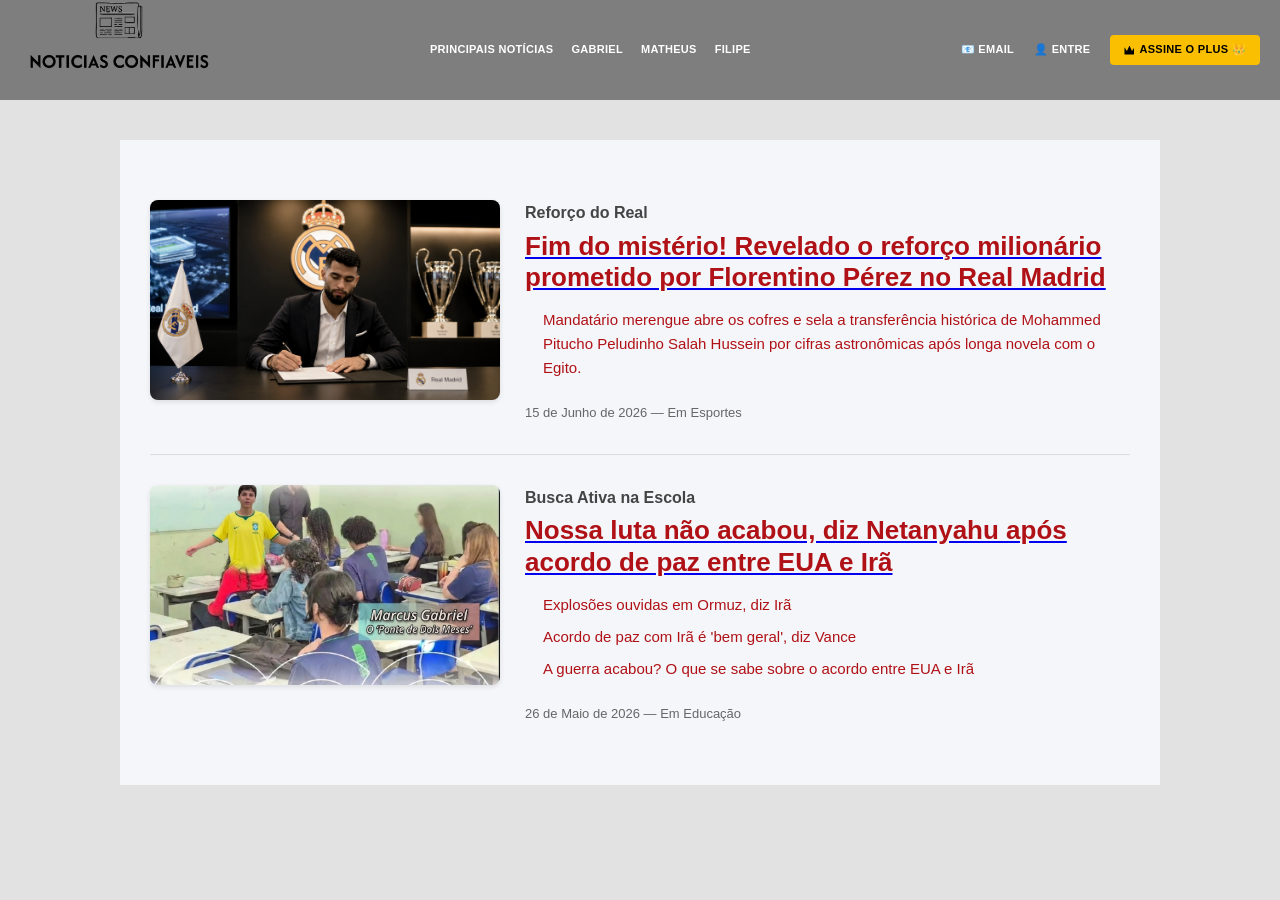
==== commit 3addc1b2: "fix: resolve merge conflicts and update news article links" ====
--- a/index.html
+++ b/index.html
@@ -1,4 +1,3 @@
-<<<<<<< HEAD
 <!DOCTYPE html>
 <html lang="pt-BR">
 
@@ -15,7 +14,7 @@
 <body style="padding: 0;">
 
         <nav class="navbar">
-            <div><h1></h1><a href="#"><img src="/icons/logo.png" alt="" class="logo"></a></h1></div>
+            <div><h1><a href="#"><img src="/icons/logo.png" alt="logo" class="logo"></a></h1></div>
 
             <div class="nav-links">
                 <a href="#">Principais Notícias</a>
@@ -40,7 +39,7 @@
                 </div>
                 <div class="news-card-content">
                     <span class="news-kicker">Reforço do Real</span>
-                    <a href="/pages/categorias/esportes/noticia-jack-1.html"><h2 class="news-headline">Fim do mistério! Revelado o reforço milionário prometido por Florentino Pérez no Real Madrid</h2></a>
+                    <a href="/pages/categorias/esportes/noticia-jack-um.html"><h2 class="news-headline">Fim do mistério! Revelado o reforço milionário prometido por Florentino Pérez no Real Madrid</h2></a>
                     <ul class="news-bullets">
                         <li>Mandatário merengue abre os cofres e sela a transferência histórica de Mohammed Pitucho Peludinho Salah Hussein por cifras astronômicas após longa novela com o Egito.</li>
                     </ul>
@@ -54,7 +53,7 @@
                 </div>
                 <div class="news-card-content">
                     <span class="news-kicker">Busca Ativa na Escola</span>
-                    <a href="/pages/categorias/educacao/noticia-gabriel-1.html"><h2 class="news-headline">Nossa luta não acabou, diz Netanyahu após acordo de paz entre EUA e Irã</h2></a>
+                    <a href="/pages/categorias/educacao/noticia-gabriel-um.html"><h2 class="news-headline">Nossa luta não acabou, diz Netanyahu após acordo de paz entre EUA e Irã</h2></a>
                     <ul class="news-bullets">
                         <li>Explosões ouvidas em Ormuz, diz Irã</li>
                         <li>Acordo de paz com Irã é 'bem geral', diz Vance</li>
@@ -69,76 +68,4 @@
 
 </body>
 
-=======
-<!DOCTYPE html>
-<html lang="pt-BR">
-
-<head>
-    <meta charset="UTF-8">
-    <meta name="viewport" content="width=device-width, initial-scale=1.0">
-    <title>Notícias Confiáveis</title>
-    <link rel="stylesheet" href="css/style.css">
-    <link rel="shortcut icon" href="icons/favicon.ico" type="image/x-icon">
-
-</head>
-
-
-<body style="padding: 0;">
-
-        <nav class="navbar">
-            <div><h1></h1><a href="#"><img src="/icons/logo.png" alt="" class="logo"></a></h1></div>
-
-            <div class="nav-links">
-                <a href="#">Principais Notícias</a>
-                <a href="#">Gabriel</a>
-                <a href="#">Matheus</a>
-                <a href="#">Filipe</a>
-
-            </div>
-            <div class="nav-utilities">
-                <a href="#">📧 Email</a>
-                <a href="#">👤 Entre</a>
-                <a href="#" class="btn-assine"><span class="icon icon-crown"></span> Assine o PLUS 👑</a>
-            </div>
-        </nav>
-
-    <main class="main-content">
-        <section class="news-feed">
-            
-            <article class="news-card">
-                <div class="news-card-image">
-                    <img src="assets\img\MOHAMEDPITUCHO.png" alt="Minério de Ferro">
-                </div>
-                <div class="news-card-content">
-                    <span class="news-kicker">Reforço do Real</span>
-                    <a href="/pages/categorias/esportes/noticia-jack-1.html"><h2 class="news-headline">Fim do mistério! Revelado o reforço milionário prometido por Florentino Pérez no Real Madrid</h2></a>
-                    <ul class="news-bullets">
-                        <li>Mandatário merengue abre os cofres e sela a transferência histórica de Mohammed Pitucho Peludinho Salah Hussein por cifras astronômicas após longa novela com o Egito.</li>
-                    </ul>
-                    <div class="news-meta">15 de Junho de 2026 — Em Esportes</div>
-                </div>
-            </article>
-
-            <article class="news-card">
-                <div class="news-card-image">
-                    <img src="assets\img\gabriel-noticia.png" alt="Netanyahu">
-                </div>
-                <div class="news-card-content">
-                    <span class="news-kicker">Busca Ativa na Escola</span>
-                    <a href="/pages/categorias/educacao/noticia-gabriel-1.html"><h2 class="news-headline">Nossa luta não acabou, diz Netanyahu após acordo de paz entre EUA e Irã</h2></a>
-                    <ul class="news-bullets">
-                        <li>Explosões ouvidas em Ormuz, diz Irã</li>
-                        <li>Acordo de paz com Irã é 'bem geral', diz Vance</li>
-                        <li>A guerra acabou? O que se sabe sobre o acordo entre EUA e Irã</li>
-                    </ul>
-                    <div class="news-meta">26 de Maio de 2026 — Em Educação</div>
-                </div>
-            </article>
-
-        </section>
-    </main>
-
-</body>
-
->>>>>>> 317696dae83e80abe41ff8828d952d8667b04281
 </html>
--- a/css/style.css
+++ b/css/style.css
@@ -1,4 +1,3 @@
-<<<<<<< HEAD
 * {
     box-sizing: border-box;
     margin: 0;
@@ -514,521 +513,4 @@
     color: #1e293b;
     margin-bottom: 10px;
     font-weight: 700;
-=======
-* {
-    box-sizing: border-box;
-    margin: 0;
-    padding: 0;
-}
-
-.logo {
-    width: 200px;
-    height: 90px;
-}
-
-/* Barra de Navegação Principal */
-
-.navbar {
-    background-color: #7e7e7e;
-    height: 100px;
-    display: flex;
-    align-items: center;
-    justify-content: space-between;
-    padding: 0 20px;
-    font-size: 11px;
-    font-weight: bold;
-    letter-spacing: 0.3px;
-}
-
-.nav-links {
-    display: flex;
-    gap: 18px;
-    margin: 0 auto;
-}
-
-.nav-links a {
-    color: #ffffff;
-    text-decoration: none;
-    text-transform: uppercase;
-    transition: color 0.2s;
-}
-
-.nav-links a:hover {
-    color: #000000;
-}
-
-.nav-utilities {
-    display: flex;
-    align-items: center;
-    gap: 20px;
-}
-
-.nav-utilities a {
-    color: #ffffff;
-    text-decoration: none;
-    text-transform: uppercase;
-    display: flex;
-    align-items: center;
-    gap: 5px;
-}
-
-.btn-assine {
-    background-color: #fabf00;
-    /* Amarelo característico */
-    color: #000000 !important;
-    padding: 6px 14px;
-    border-radius: 4px;
-    font-weight: 800;
-    transition: background-color 0.2s;
-}
-
-.btn-assine:hover {
-    background-color: #e0ab00;
-}
-
-.icon {
-    display: inline-block;
-    width: 12px;
-    height: 12px;
-    border: 1.5px solid currentColor;
-    position: relative;
-}
-
-.icon-crown {
-    border: none;
-    background: currentColor;
-    clip-path: polygon(0% 100%, 0% 20%, 25% 60%, 50% 0%, 75% 60%, 100% 20%, 100% 100%);
-    width: 10px;
-    height: 9px;
-}
-
-body {
-    font-family: -apple-system, BlinkMacSystemFont, "Segoe UI", Roboto, Helvetica, Arial, sans-serif;
-    line-height: 1.6;
-    background-color: #e2e2e2;
-    color: #333333;
-    line-height: 1.6;
-}
-
-header {
-    text-align: center;
-    border-bottom: 2px solid #eaeaea;
-    padding-bottom: 20px;
-    margin-bottom: 25px;
-}
-
-header h1 {
-    color: #bd1a1a;
-    font-size: 24px;
-    text-transform: uppercase;
-    letter-spacing: 0.5px;
-}
-
-h1 {
-    font-size: 34px;
-    line-height: 1.2;
-    font-weight: 900;
-    color: #0f172a;
-    margin-bottom: 15px;
-    letter-spacing: -0.5px;
-}
-
-footer {
-    background-color: #0f172a;
-    color: #94a3b8;
-    text-align: center;
-    padding: 20px;
-    font-size: 12px;
-}
-
-footer {
-    text-align: center;
-    padding: 30px;
-    margin-top: 5px;
-    font-size: 12px;
-    color: #777777;
-    background-color: #f6f6f6;
-    border-top: 1px solid #e5e5e5;
-}
-
-.container {
-    max-width: 800px;
-    margin: 40px auto;
-    background: #fff;
-    padding: 30px;
-    border-radius: 8px;
-    box-shadow: 0 4px 15px rgba(0, 0, 0, 0.05);
-}
-
-.meta-info {
-    font-size: 14px;
-    color: #777;
-    margin-top: 5px;
-}
-
-.main-headline {
-    font-size: 22px;
-    font-weight: bold;
-    color: #111;
-    margin-bottom: 15px;
-    line-height: 1.3;
-}
-
-.sub-headline {
-    font-size: 16px;
-    color: #444;
-    background-color: #f9f9f9;
-    padding: 15px;
-    border-left: 4px solid #bd1a1a;
-    margin-bottom: 25px;
-    font-style: italic;
-}
-
-.content-placeholder {
-    margin-bottom: 30px;
-    color: #555;
-}
-
-.content-placeholder p {
-    margin-bottom: 15px;
-}
-
-.btn-link {
-    display: inline-block;
-    background-color: #bd1a1a;
-    color: #fff;
-    text-decoration: none;
-    padding: 12px 24px;
-    border-radius: 4px;
-    font-weight: bold;
-    transition: background-color 0.2s;
-    text-align: center;
-}
-
-.btn-link:hover {
-    background-color: #961313;
-}
-
-.news-image {
-    max-width: 100%;
-    height: auto;
-    display: block;
-    margin: 0 auto 25px auto;
-    border-radius: 4px;
-}
-
-.portal-header {
-    background-color: #c4170c;
-    color: #ffffff;
-    padding: 10px 20px;
-    font-weight: bold;
-    font-size: 20px;
-    letter-spacing: -0.5px;
-    position: sticky;
-    top: 0;
-}
-
-.portal-header .logo {
-    max-width: 1000px;
-    margin: 0 auto;
-}
-
-/* Container Principal da Notícia */
-.main-container {
-    max-width: 1000px;
-    margin: 0 auto;
-    padding: 20px;
-    background-color: #ffffff;
-}
-
-/* Seção de Identificação da Região */
-.regiao-tag {
-    color: #c4170c;
-    font-weight: bold;
-    font-size: 14px;
-    text-transform: uppercase;
-    margin-bottom: 15px;
-}
-
-/* Títulos */
-.noticia-titulo {
-    font-size: 36px;
-    font-weight: bold;
-    color: #111111;
-    line-height: 1.2;
-    margin-bottom: 15px;
-}
-
-.noticia-subtitulo {
-    font-size: 18px;
-    color: #555555;
-    line-height: 1.4;
-    margin-bottom: 20px;
-    font-weight: normal;
-}
-
-/* Créditos e Data */
-.noticia-meta {
-    font-size: 13px;
-    color: #666666;
-    border-bottom: 1px solid #eeeeee;
-    padding-bottom: 15px;
-    margin-bottom: 25px;
-}
-
-.noticia-meta .autores {
-    font-weight: bold;
-    color: #333333;
-}
-
-/* Corpo da Notícia */
-.noticia-corpo {
-    max-width: 700px;
-    /* Alinhamento padrão de leitura centralizada */
-    margin: 0 auto;
-}
-
-.noticia-corpo p {
-    font-size: 18px;
-    color: #333333;
-    margin-bottom: 20px;
-    line-height: 1.6;
-}
-
-.noticia-corpo h2 {
-    font-size: 22px;
-    color: #111111;
-    margin-top: 35px;
-    margin-bottom: 15px;
-    border-bottom: 2px solid #333333;
-    padding-bottom: 5px;
-}
-
-.lista-vitimas {
-    margin-left: 20px;
-    margin-bottom: 20px;
-    font-size: 17px;
-}
-
-.lista-vitimas li {
-    margin-bottom: 8px;
-}
-
-/* Footer simples */
-
-
-/* ==========================================
-   FEED DE NOTÍCIAS (Cards)
-   ========================================== */
-
-.main-content {
-    max-width: 1040px;
-
-    margin: 40px auto;
-    padding: 0 20px;
-    background-color: #f4f6f9;
-    /* Fundo condizente com a página */
-}
-
-.news-feed {
-    display: flex;
-    flex-direction: column;
-}
-
-.news-card {
-    display: flex;
-    gap: 25px;
-    padding: 30px 0;
-    border-bottom: 1px solid #dcdcdc;
-    /* Linha divisória */
-}
-
-/* Remove a linha divisória do último card */
-.news-card:last-child {
-    border-bottom: none;
-}
-
-/* Container da Imagem */
-.news-card-image {
-    flex: 0 0 350px;
-    /* Mantém a imagem com largura fixa */
-}
-
-.news-card-image img {
-    width: 100%;
-    height: 200px;
-    object-fit: cover;
-    border-radius: 8px;
-    /* Bordas levemente arredondadas */
-    box-shadow: 0 2px 5px rgba(0, 0, 0, 0.1);
-}
-
-/* Container de Textos */
-.news-card-content {
-    flex: 1;
-    display: flex;
-    flex-direction: column;
-    justify-content: flex-start;
-}
-
-/* Chapéu da notícia (Texto acima do título) */
-.news-kicker {
-    font-size: 16px;
-    color: #444444;
-    font-weight: 700;
-    margin-bottom: 5px;
-}
-
-/* Título Principal Vermelho */
-.news-headline {
-    font-size: 26px;
-    color: #b01116;
-    /* Vermelho escuro padrão G1 */
-    font-weight: bold;
-    line-height: 1.2;
-    margin-bottom: 15px;
-    cursor: pointer;
-    transition: color 0.2s;
-}
-
-.news-headline:hover {
-    text-decoration: underline;
-    color: #8a0d11;
-}
-
-/* Subtítulos (Bullet points) */
-.news-bullets {
-    margin-left: 18px;
-    /* Espaço para as bolinhas do bullet */
-    margin-bottom: 15px;
-}
-
-.news-bullets li {
-    list-style-type: none;
-    font-size: 15px;
-    color: #b01116;
-    /* O texto do bullet na imagem é vermelho */
-    margin-bottom: 8px;
-    cursor: pointer;
-}
-
-.news-bullets li:hover {
-    text-decoration: underline;
-}
-
-/* Rodapé do card (Hora e Categoria) */
-.news-meta {
-    font-size: 13px;
-    color: #666666;
-    margin-top: auto;
-    /* Empurra para baixo se houver espaço sobrando */
-    font-weight: normal;
-}
-
-/* Responsividade para telas menores (Celulares) */
-@media (max-width: 768px) {
-    .news-card {
-        flex-direction: column;
-    }
-
-    .news-card-image {
-        flex: auto;
-    }
-
-    .news-card-image img {
-        height: auto;
-    }
-}
-
-* {
-    box-sizing: border-box;
-    margin: 0;
-    padding: 0;
-}
-
-
-.wrapper {
-    max-width: 850px;
-    margin: 30px auto;
-    background: #fff;
-    border-radius: 6px;
-    box-shadow: 0 4px 20px rgba(0, 0, 0, 0.08);
-    overflow: hidden;
-}
-
-.top-bar {
-    background-color: #1e293b;
-    color: #fff;
-    padding: 12px 20px;
-    font-weight: 800;
-    text-transform: uppercase;
-    letter-spacing: 1px;
-    font-size: 14px;
-    display: flex;
-    justify-content: space-between;
-}
-
-.main-content {
-    padding: 30px;
-}
-
-.badge {
-    background-color: #e11d48;
-    color: white;
-    padding: 4px 10px;
-    font-size: 12px;
-    font-weight: bold;
-    border-radius: 4px;
-    text-transform: uppercase;
-    display: inline-block;
-    margin-bottom: 15px;
-}
-
-
-.subtitle {
-    font-size: 18px;
-    line-height: 1.5;
-    color: #475569;
-    margin-bottom: 25px;
-    border-left: 4px solid #3b82f6;
-    padding-left: 15px;
-}
-
-.author-box {
-    display: flex;
-    align-items: center;
-    font-size: 13px;
-    color: #64748b;
-    margin-bottom: 25px;
-    border-bottom: 1px solid #e2e8f0;
-    padding-bottom: 15px;
-}
-
-.author-name {
-    font-weight: bold;
-    color: #334155;
-    margin-right: 15px;
-}
-
-.article-text p {
-    font-size: 17px;
-    line-height: 1.7;
-    color: #334155;
-    margin-bottom: 20px;
-}
-
-.highlight-box {
-    background-color: #f8fafc;
-    border: 1px dashed #cbd5e1;
-    padding: 20px;
-    border-radius: 6px;
-    margin: 25px 0;
-}
-
-.highlight-box h3 {
-    font-size: 18px;
-    color: #1e293b;
-    margin-bottom: 10px;
-    font-weight: 700;
->>>>>>> 317696dae83e80abe41ff8828d952d8667b04281
 }
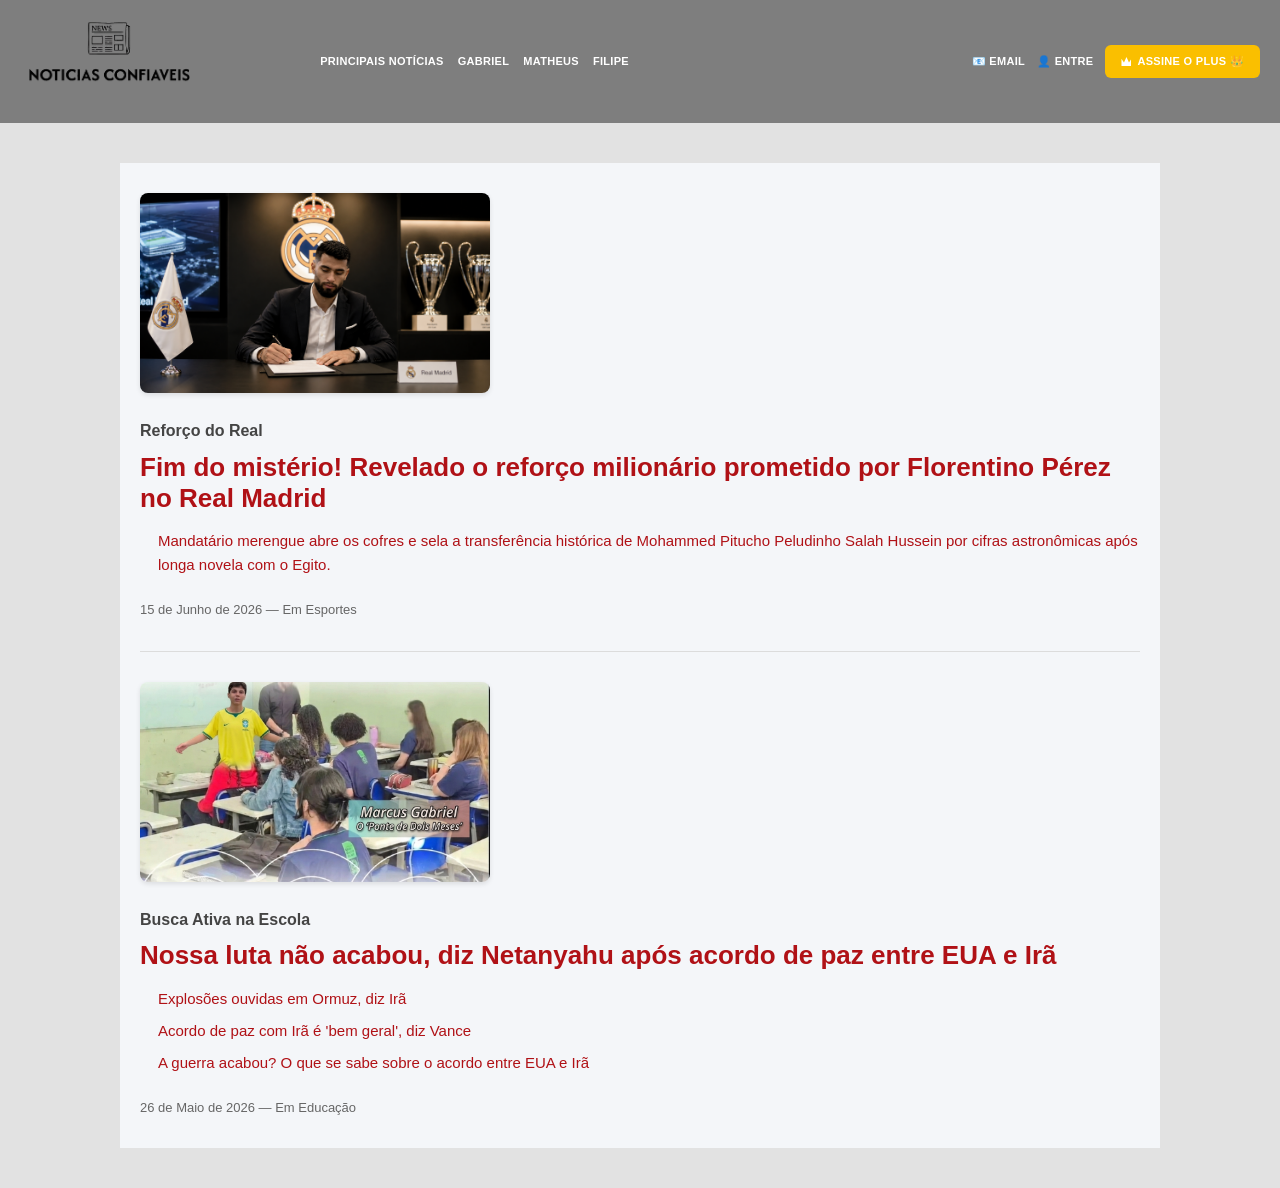
==== commit 645dc940: "feat: enhance navigation with responsive toggle and updated styles" ====
--- a/index.html
+++ b/index.html
@@ -14,19 +14,28 @@
 <body style="padding: 0;">
 
         <nav class="navbar">
-            <div><h1><a href="#"><img src="/icons/logo.png" alt="logo" class="logo"></a></h1></div>
+            <div class="brand">
+                <h1><a href="#"><img src="icons/logo.png" alt="logo" class="logo"></a></h1>
+            </div>
 
-            <div class="nav-links">
-                <a href="#">Principais Notícias</a>
-                <a href="#">Gabriel</a>
-                <a href="#">Matheus</a>
-                <a href="#">Filipe</a>
+            <button class="nav-toggle" aria-label="Abrir menu" aria-expanded="false" type="button">
+                <span></span>
+                <span></span>
+                <span></span>
+            </button>
 
-            </div>
-            <div class="nav-utilities">
-                <a href="#">📧 Email</a>
-                <a href="#">👤 Entre</a>
-                <a href="#" class="btn-assine"><span class="icon icon-crown"></span> Assine o PLUS 👑</a>
+            <div class="nav-menu">
+                <div class="nav-links">
+                    <a href="#">Principais Notícias</a>
+                    <a href="#">Gabriel</a>
+                    <a href="#">Matheus</a>
+                    <a href="#">Filipe</a>
+                </div>
+                <div class="nav-utilities">
+                    <a href="#">📧 Email</a>
+                    <a href="#">👤 Entre</a>
+                    <a href="#" class="btn-assine"><span class="icon icon-crown"></span> Assine o PLUS 👑</a>
+                </div>
             </div>
         </nav>
 
@@ -35,11 +44,11 @@
             
             <article class="news-card">
                 <div class="news-card-image">
-                    <img src="assets\img\MOHAMEDPITUCHO.png" alt="Minério de Ferro">
+                    <img src="assets/img/MOHAMEDPITUCHO.png" alt="Minério de Ferro">
                 </div>
                 <div class="news-card-content">
                     <span class="news-kicker">Reforço do Real</span>
-                    <a href="/pages/categorias/esportes/noticia-jack-um.html"><h2 class="news-headline">Fim do mistério! Revelado o reforço milionário prometido por Florentino Pérez no Real Madrid</h2></a>
+                    <a href="pages/categorias/esportes/noticia-jack-um.html"><h2 class="news-headline">Fim do mistério! Revelado o reforço milionário prometido por Florentino Pérez no Real Madrid</h2></a>
                     <ul class="news-bullets">
                         <li>Mandatário merengue abre os cofres e sela a transferência histórica de Mohammed Pitucho Peludinho Salah Hussein por cifras astronômicas após longa novela com o Egito.</li>
                     </ul>
@@ -49,11 +58,11 @@
 
             <article class="news-card">
                 <div class="news-card-image">
-                    <img src="assets\img\gabriel-noticia.png" alt="Netanyahu">
+                    <img src="assets/img/gabriel-noticia.png" alt="Netanyahu">
                 </div>
                 <div class="news-card-content">
                     <span class="news-kicker">Busca Ativa na Escola</span>
-                    <a href="/pages/categorias/educacao/noticia-gabriel-um.html"><h2 class="news-headline">Nossa luta não acabou, diz Netanyahu após acordo de paz entre EUA e Irã</h2></a>
+                    <a href="pages/categorias/educacao/noticia-gabriel-um.html"><h2 class="news-headline">Nossa luta não acabou, diz Netanyahu após acordo de paz entre EUA e Irã</h2></a>
                     <ul class="news-bullets">
                         <li>Explosões ouvidas em Ormuz, diz Irã</li>
                         <li>Acordo de paz com Irã é 'bem geral', diz Vance</li>
@@ -66,6 +75,7 @@
         </section>
     </main>
 
+    <script src="js/script.js"></script>
 </body>
 
 </html>
--- a/css/style.css
+++ b/css/style.css
@@ -1,68 +1,130 @@
-* {
+﻿* {
     box-sizing: border-box;
     margin: 0;
     padding: 0;
 }
 
-.logo {
-    width: 200px;
-    height: 90px;
-}
-
-/* Barra de Navegação Principal */
+html {
+    scroll-behavior: smooth;
+    font-size: 16px;
+}
+
+body {
+    font-family: -apple-system, BlinkMacSystemFont, "Segoe UI", Roboto, Helvetica, Arial, sans-serif;
+    line-height: 1.6;
+    background-color: #e2e2e2;
+    color: #333333;
+}
+
+img,
+svg,
+video {
+    max-width: 100%;
+    height: auto;
+    display: block;
+}
+
+a {
+    color: inherit;
+    text-decoration: none;
+}
 
 .navbar {
     background-color: #7e7e7e;
-    height: 100px;
-    display: flex;
+    display: flex;
+    flex-wrap: wrap;
     align-items: center;
     justify-content: space-between;
-    padding: 0 20px;
+    gap: 12px;
+    padding: 14px 20px;
     font-size: 11px;
     font-weight: bold;
     letter-spacing: 0.3px;
 }
 
+.navbar h1 {
+    min-width: 160px;
+}
+
+.logo {
+    width: 180px;
+    max-width: 100%;
+    height: auto;
+}
+
 .nav-links {
     display: flex;
-    gap: 18px;
-    margin: 0 auto;
-}
-
-.nav-links a {
-    color: #ffffff;
-    text-decoration: none;
-    text-transform: uppercase;
-    transition: color 0.2s;
-}
-
-.nav-links a:hover {
-    color: #000000;
-}
-
-.nav-utilities {
-    display: flex;
-    align-items: center;
-    gap: 20px;
-}
-
+    flex-wrap: wrap;
+    gap: 14px;
+    justify-content: center;
+    flex: 1 1 auto;
+}
+
+.nav-links a,
 .nav-utilities a {
     color: #ffffff;
-    text-decoration: none;
     text-transform: uppercase;
-    display: flex;
+    transition: color 0.2s ease;
+}
+
+.nav-links a:hover,
+.nav-utilities a:hover {
+    color: #000000;
+}
+
+.nav-utilities {
+    display: flex;
+    flex-wrap: wrap;
     align-items: center;
-    gap: 5px;
+    gap: 12px;
+    justify-content: flex-end;
+    flex: 1 1 auto;
+}
+
+.nav-menu {
+    display: flex;
+    align-items: center;
+    gap: 18px;
+    flex: 2 1 auto;
+    justify-content: flex-end;
+}
+
+.nav-toggle {
+    display: none;
+    border: none;
+    background: transparent;
+    cursor: pointer;
+    width: 40px;
+    height: 40px;
+    align-items: center;
+    justify-content: center;
+    padding: 0;
+}
+
+.nav-toggle span {
+    display: block;
+    width: 24px;
+    height: 2px;
+    background: #ffffff;
+    border-radius: 2px;
+    transition: transform 0.2s ease, opacity 0.2s ease;
+}
+
+.nav-toggle span + span {
+    margin-top: 6px;
 }
 
 .btn-assine {
+    display: inline-flex;
+    align-items: center;
+    justify-content: center;
+    gap: 6px;
+    padding: 8px 16px;
+    border-radius: 6px;
     background-color: #fabf00;
-    /* Amarelo característico */
-    color: #000000 !important;
-    padding: 6px 14px;
-    border-radius: 4px;
+    color: #000000;
     font-weight: 800;
-    transition: background-color 0.2s;
+    transition: background-color 0.2s ease;
 }
 
 .btn-assine:hover {
@@ -70,11 +132,12 @@
 }
 
 .icon {
-    display: inline-block;
     width: 12px;
     height: 12px;
     border: 1.5px solid currentColor;
-    position: relative;
+    display: inline-flex;
+    align-items: center;
+    justify-content: center;
 }
 
 .icon-crown {
@@ -85,14 +148,6 @@
     height: 9px;
 }
 
-body {
-    font-family: -apple-system, BlinkMacSystemFont, "Segoe UI", Roboto, Helvetica, Arial, sans-serif;
-    line-height: 1.6;
-    background-color: #e2e2e2;
-    color: #333333;
-    line-height: 1.6;
-}
-
 header {
     text-align: center;
     border-bottom: 2px solid #eaeaea;
@@ -107,9 +162,17 @@
     letter-spacing: 0.5px;
 }
 
+h1,
+h2,
+h3,
+h4,
+h5,
+h6 {
+    margin: 0;
+}
+
 h1 {
     font-size: 34px;
-    line-height: 1.2;
     font-weight: 900;
     color: #0f172a;
     margin-bottom: 15px;
@@ -117,30 +180,28 @@
 }
 
 footer {
-    background-color: #0f172a;
-    color: #94a3b8;
-    text-align: center;
-    padding: 20px;
-    font-size: 12px;
-}
-
-footer {
     text-align: center;
     padding: 30px;
     margin-top: 5px;
+    background-color: #f6f6f6;
+    color: #777777;
+    border-top: 1px solid #e5e5e5;
     font-size: 12px;
-    color: #777777;
-    background-color: #f6f6f6;
-    border-top: 1px solid #e5e5e5;
+}
+
+.container,
+.wrapper,
+.main-container {
+    max-width: 1000px;
+    margin: 30px auto;
+    padding: 30px;
+    background: #ffffff;
+    border-radius: 12px;
+    box-shadow: 0 12px 30px rgba(0, 0, 0, 0.08);
 }
 
 .container {
-    max-width: 800px;
-    margin: 40px auto;
-    background: #fff;
-    padding: 30px;
-    border-radius: 8px;
-    box-shadow: 0 4px 15px rgba(0, 0, 0, 0.05);
+    max-width: 840px;
 }
 
 .meta-info {
@@ -172,20 +233,23 @@
     color: #555;
 }
 
-.content-placeholder p {
-    margin-bottom: 15px;
+.content-placeholder p,
+.article-text p,
+.noticia-corpo p {
+    margin-bottom: 20px;
+    color: #334155;
+    line-height: 1.7;
+    font-size: 17px;
 }
 
 .btn-link {
     display: inline-block;
     background-color: #bd1a1a;
     color: #fff;
-    text-decoration: none;
     padding: 12px 24px;
     border-radius: 4px;
     font-weight: bold;
-    transition: background-color 0.2s;
-    text-align: center;
+    transition: background-color 0.2s ease;
 }
 
 .btn-link:hover {
@@ -193,11 +257,9 @@
 }
 
 .news-image {
-    max-width: 100%;
-    height: auto;
-    display: block;
+    border-radius: 8px;
+    box-shadow: 0 8px 24px rgba(0, 0, 0, 0.1);
     margin: 0 auto 25px auto;
-    border-radius: 4px;
 }
 
 .portal-header {
@@ -216,15 +278,6 @@
     margin: 0 auto;
 }
 
-/* Container Principal da Notícia */
-.main-container {
-    max-width: 1000px;
-    margin: 0 auto;
-    padding: 20px;
-    background-color: #ffffff;
-}
-
-/* Seção de Identificação da Região */
 .regiao-tag {
     color: #c4170c;
     font-weight: bold;
@@ -233,7 +286,6 @@
     margin-bottom: 15px;
 }
 
-/* Títulos */
 .noticia-titulo {
     font-size: 36px;
     font-weight: bold;
@@ -245,12 +297,10 @@
 .noticia-subtitulo {
     font-size: 18px;
     color: #555555;
-    line-height: 1.4;
+    line-height: 1.5;
     margin-bottom: 20px;
-    font-weight: normal;
-}
-
-/* Créditos e Data */
+}
+
 .noticia-meta {
     font-size: 13px;
     color: #666666;
@@ -264,18 +314,9 @@
     color: #333333;
 }
 
-/* Corpo da Notícia */
 .noticia-corpo {
     max-width: 700px;
-    /* Alinhamento padrão de leitura centralizada */
     margin: 0 auto;
-}
-
-.noticia-corpo p {
-    font-size: 18px;
-    color: #333333;
-    margin-bottom: 20px;
-    line-height: 1.6;
 }
 
 .noticia-corpo h2 {
@@ -297,20 +338,11 @@
     margin-bottom: 8px;
 }
 
-/* Footer simples */
-
-
-/* ==========================================
-   FEED DE NOTÍCIAS (Cards)
-   ========================================== */
-
 .main-content {
     max-width: 1040px;
-
     margin: 40px auto;
     padding: 0 20px;
     background-color: #f4f6f9;
-    /* Fundo condizente com a página */
 }
 
 .news-feed {
@@ -320,21 +352,19 @@
 
 .news-card {
     display: flex;
+    flex-wrap: wrap;
     gap: 25px;
     padding: 30px 0;
     border-bottom: 1px solid #dcdcdc;
-    /* Linha divisória */
-}
-
-/* Remove a linha divisória do último card */
+}
+
 .news-card:last-child {
     border-bottom: none;
 }
 
-/* Container da Imagem */
 .news-card-image {
     flex: 0 0 350px;
-    /* Mantém a imagem com largura fixa */
+    min-width: 220px;
 }
 
 .news-card-image img {
@@ -342,36 +372,31 @@
     height: 200px;
     object-fit: cover;
     border-radius: 8px;
-    /* Bordas levemente arredondadas */
     box-shadow: 0 2px 5px rgba(0, 0, 0, 0.1);
 }
 
-/* Container de Textos */
 .news-card-content {
-    flex: 1;
+    flex: 1 1 auto;
     display: flex;
     flex-direction: column;
     justify-content: flex-start;
 }
 
-/* Chapéu da notícia (Texto acima do título) */
 .news-kicker {
     font-size: 16px;
     color: #444444;
     font-weight: 700;
-    margin-bottom: 5px;
-}
-
-/* Título Principal Vermelho */
+    margin-bottom: 8px;
+}
+
 .news-headline {
     font-size: 26px;
     color: #b01116;
-    /* Vermelho escuro padrão G1 */
     font-weight: bold;
     line-height: 1.2;
     margin-bottom: 15px;
     cursor: pointer;
-    transition: color 0.2s;
+    transition: color 0.2s ease;
 }
 
 .news-headline:hover {
@@ -379,18 +404,15 @@
     color: #8a0d11;
 }
 
-/* Subtítulos (Bullet points) */
 .news-bullets {
     margin-left: 18px;
-    /* Espaço para as bolinhas do bullet */
     margin-bottom: 15px;
 }
 
 .news-bullets li {
-    list-style-type: none;
+    list-style: none;
     font-size: 15px;
     color: #b01116;
-    /* O texto do bullet na imagem é vermelho */
     margin-bottom: 8px;
     cursor: pointer;
 }
@@ -399,105 +421,38 @@
     text-decoration: underline;
 }
 
-/* Rodapé do card (Hora e Categoria) */
 .news-meta {
     font-size: 13px;
     color: #666666;
     margin-top: auto;
-    /* Empurra para baixo se houver espaço sobrando */
     font-weight: normal;
-}
-
-/* Responsividade para telas menores (Celulares) */
-@media (max-width: 768px) {
-    .news-card {
-        flex-direction: column;
-    }
-
-    .news-card-image {
-        flex: auto;
-    }
-
-    .news-card-image img {
-        height: auto;
-    }
-}
-
-* {
-    box-sizing: border-box;
-    margin: 0;
-    padding: 0;
-}
-
-
-.wrapper {
-    max-width: 850px;
-    margin: 30px auto;
-    background: #fff;
-    border-radius: 6px;
-    box-shadow: 0 4px 20px rgba(0, 0, 0, 0.08);
-    overflow: hidden;
 }
 
 .top-bar {
     background-color: #1e293b;
     color: #fff;
-    padding: 12px 20px;
+    padding: 14px 20px;
     font-weight: 800;
     text-transform: uppercase;
     letter-spacing: 1px;
     font-size: 14px;
     display: flex;
     justify-content: space-between;
-}
-
-.main-content {
-    padding: 30px;
+    align-items: center;
+    gap: 14px;
+    margin-bottom: 24px;
 }
 
 .badge {
     background-color: #e11d48;
     color: white;
-    padding: 4px 10px;
+    padding: 6px 12px;
     font-size: 12px;
     font-weight: bold;
-    border-radius: 4px;
+    border-radius: 999px;
     text-transform: uppercase;
     display: inline-block;
-    margin-bottom: 15px;
-}
-
-
-.subtitle {
-    font-size: 18px;
-    line-height: 1.5;
-    color: #475569;
-    margin-bottom: 25px;
-    border-left: 4px solid #3b82f6;
-    padding-left: 15px;
-}
-
-.author-box {
-    display: flex;
-    align-items: center;
-    font-size: 13px;
-    color: #64748b;
-    margin-bottom: 25px;
-    border-bottom: 1px solid #e2e8f0;
-    padding-bottom: 15px;
-}
-
-.author-name {
-    font-weight: bold;
-    color: #334155;
-    margin-right: 15px;
-}
-
-.article-text p {
-    font-size: 17px;
-    line-height: 1.7;
-    color: #334155;
-    margin-bottom: 20px;
+    margin-bottom: 16px;
 }
 
 .highlight-box {
@@ -513,4 +468,155 @@
     color: #1e293b;
     margin-bottom: 10px;
     font-weight: 700;
-}+}
+
+@media (max-width: 990px) {
+    .main-content,
+    .wrapper,
+    .container,
+    .main-container {
+        padding-left: 20px;
+        padding-right: 20px;
+    }
+
+    .navbar {
+        padding: 12px 16px;
+    }
+
+    .nav-links,
+    .nav-utilities {
+        gap: 10px;
+    }
+}
+
+@media (max-width: 768px) {
+    .navbar {
+        flex-direction: column;
+        align-items: stretch;
+        text-align: center;
+    }
+
+    .navbar h1 {
+        margin-bottom: 10px;
+    }
+
+    .nav-menu {
+        display: none;
+        flex-direction: column;
+        width: 100%;
+        align-items: center;
+        gap: 12px;
+    }
+
+    .nav-menu.active {
+        display: flex;
+    }
+
+    .nav-links,
+    .nav-utilities {
+        flex-direction: column;
+        gap: 10px;
+        width: 100%;
+    }
+
+    .nav-links {
+        padding: 0;
+    }
+
+    .nav-toggle {
+        display: inline-flex;
+    }
+
+    .btn-assine {
+        width: 100%;
+    }
+
+    .main-content {
+        margin: 20px auto;
+        padding: 0 16px;
+    }
+
+    .news-card {
+        flex-direction: column;
+        padding: 20px 0;
+    }
+
+    .news-card-image {
+        width: 100%;
+        flex: auto;
+        min-width: auto;
+    }
+
+    .news-card-content {
+        padding-top: 18px;
+    }
+
+    .news-headline {
+        font-size: 22px;
+    }
+
+    .news-kicker,
+    .news-meta,
+    .news-bullets li {
+        font-size: 14px;
+    }
+
+    .wrapper,
+    .container,
+    .main-container {
+        margin: 20px 12px;
+        padding: 20px;
+    }
+
+    .top-bar {
+        flex-direction: column;
+        align-items: flex-start;
+        text-align: left;
+    }
+
+    .author-box {
+        flex-direction: column;
+        align-items: flex-start;
+    }
+}
+
+@media (max-width: 540px) {
+    .navbar {
+        padding: 14px 12px;
+    }
+
+    .nav-links,
+    .nav-utilities {
+        gap: 8px;
+    }
+
+    .logo {
+        width: 150px;
+    }
+
+    .news-card {
+        gap: 14px;
+    }
+
+    .news-headline {
+        font-size: 20px;
+    }
+
+    .news-bullets {
+        margin-left: 12px;
+    }
+
+    .btn-assine {
+        padding: 10px 12px;
+    }
+
+    .top-bar {
+        padding: 12px 16px;
+        font-size: 13px;
+        gap: 10px;
+    }
+
+    .subtitle {
+        font-size: 16px;
+    }
+}
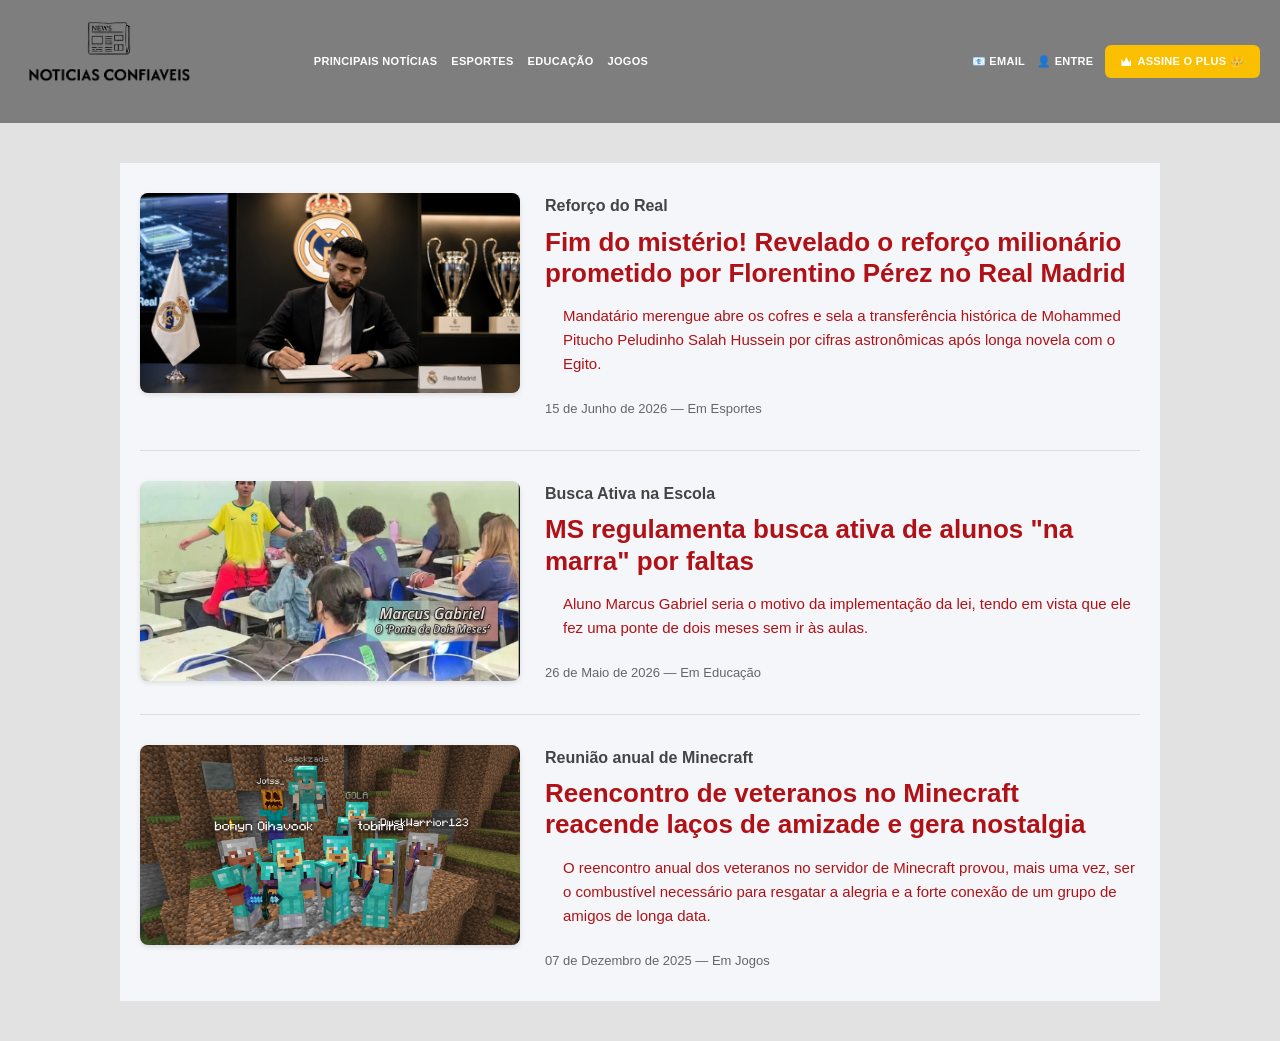
==== commit 7e6a7266: "feat: update navigation, add new article pages, and include a promotional image" ====
--- a/index.html
+++ b/index.html
@@ -27,9 +27,9 @@
             <div class="nav-menu">
                 <div class="nav-links">
                     <a href="#">Principais Notícias</a>
-                    <a href="#">Gabriel</a>
-                    <a href="#">Matheus</a>
-                    <a href="#">Filipe</a>
+                <a href="#">Esportes</a>
+                <a href="#">Educação</a>
+                <a href="#">Jogos</a>
                 </div>
                 <div class="nav-utilities">
                     <a href="#">📧 Email</a>
@@ -62,13 +62,25 @@
                 </div>
                 <div class="news-card-content">
                     <span class="news-kicker">Busca Ativa na Escola</span>
-                    <a href="pages/categorias/educacao/noticia-gabriel-um.html"><h2 class="news-headline">Nossa luta não acabou, diz Netanyahu após acordo de paz entre EUA e Irã</h2></a>
+                    <a href="pages/categorias/educacao/noticia-gabriel-um.html"><h2 class="news-headline">MS regulamenta busca ativa de alunos "na marra" por faltas</h2></a>
                     <ul class="news-bullets">
-                        <li>Explosões ouvidas em Ormuz, diz Irã</li>
-                        <li>Acordo de paz com Irã é 'bem geral', diz Vance</li>
-                        <li>A guerra acabou? O que se sabe sobre o acordo entre EUA e Irã</li>
+                        <li>Aluno Marcus Gabriel seria o motivo da implementação da lei, tendo em vista que ele fez uma ponte de dois meses sem ir às aulas.</li>
                     </ul>
                     <div class="news-meta">26 de Maio de 2026 — Em Educação</div>
+                </div>
+            </article>
+
+            <article class="news-card">
+                <div class="news-card-image">
+                    <img src="/assets/img/print-mine-galera.png" alt="Netanyahu">
+                </div>
+                <div class="news-card-content">
+                    <span class="news-kicker">Reunião anual de Minecraft</span>
+                    <a href="pages/categorias/jogos/noticia-mine-um.html"><h2 class="news-headline">Reencontro de veteranos no Minecraft reacende laços de amizade e gera nostalgia</h2></a>
+                    <ul class="news-bullets">
+                        <li>O reencontro anual dos veteranos no servidor de Minecraft provou, mais uma vez, ser o combustível necessário para resgatar a alegria e a forte conexão de um grupo de amigos de longa data.</li>
+                    </ul>
+                    <div class="news-meta">07 de Dezembro de 2025 — Em Jogos</div>
                 </div>
             </article>
 
--- a/css/style.css
+++ b/css/style.css
@@ -1,4 +1,4 @@
-﻿* {
+* {
     box-sizing: border-box;
     margin: 0;
     padding: 0;
@@ -353,6 +353,7 @@
 .news-card {
     display: flex;
     flex-wrap: wrap;
+    align-items: flex-start;
     gap: 25px;
     padding: 30px 0;
     border-bottom: 1px solid #dcdcdc;
@@ -363,8 +364,8 @@
 }
 
 .news-card-image {
-    flex: 0 0 350px;
-    min-width: 220px;
+    flex: 0 0 38%;
+    min-width: 280px;
 }
 
 .news-card-image img {
@@ -376,7 +377,7 @@
 }
 
 .news-card-content {
-    flex: 1 1 auto;
+    flex: 1 1 58%;
     display: flex;
     flex-direction: column;
     justify-content: flex-start;
@@ -620,3 +621,34 @@
         font-size: 16px;
     }
 }
+
+/* Botão Voltar para a Home */
+.btn-voltar {
+    display: inline-flex;
+    align-items: center;
+    gap: 8px;
+    color: #475569;
+    font-size: 14px;
+    font-weight: 600;
+    text-decoration: none;
+    padding: 8px 16px;
+    border-radius: 6px;
+    background-color: #f1f5f9;
+    transition: all 0.2s ease-in-out;
+    margin-bottom: 24px;
+    width: fit-content;
+}
+
+.btn-voltar:hover {
+    color: #0f172a;
+    background-color: #e2e8f0;
+    transform: translateX(-2px);
+}
+
+.btn-voltar svg {
+    transition: transform 0.2s ease;
+}
+
+.btn-voltar:hover svg {
+    transform: translateX(-2px);
+}
